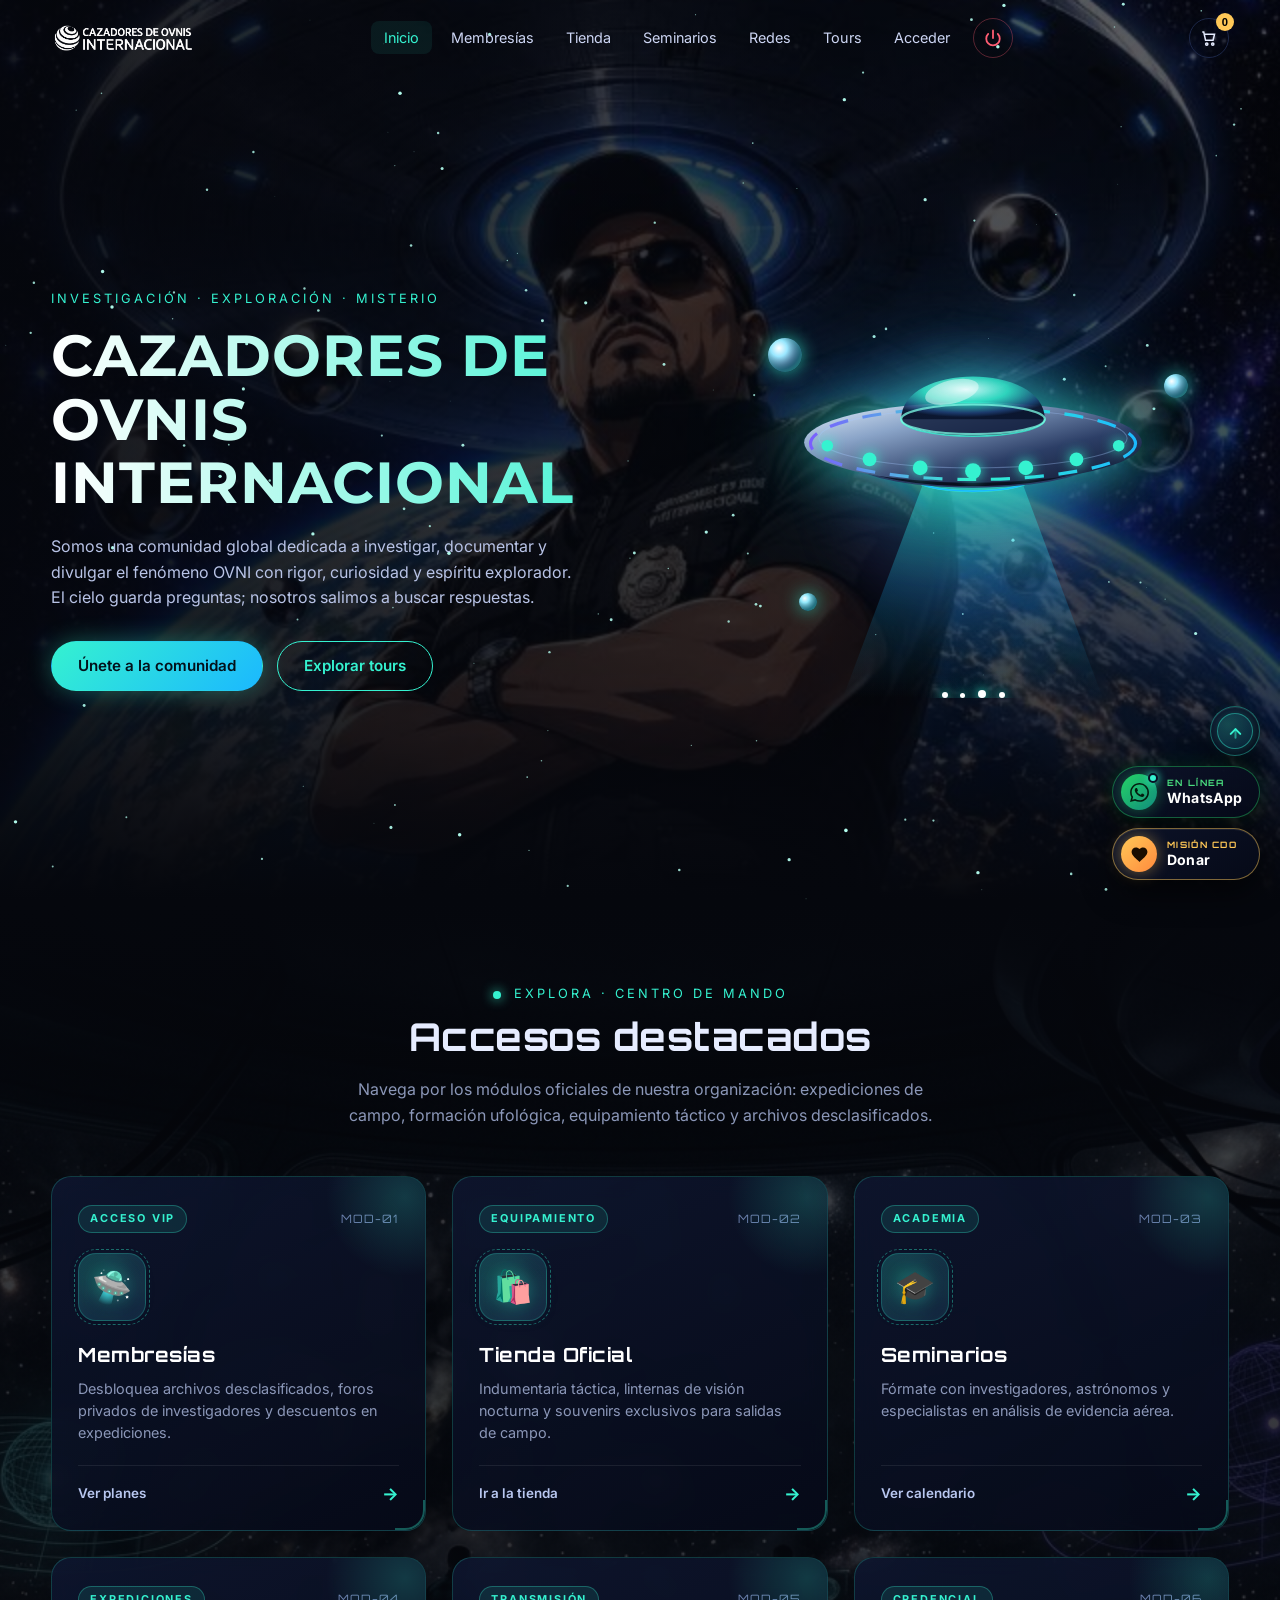
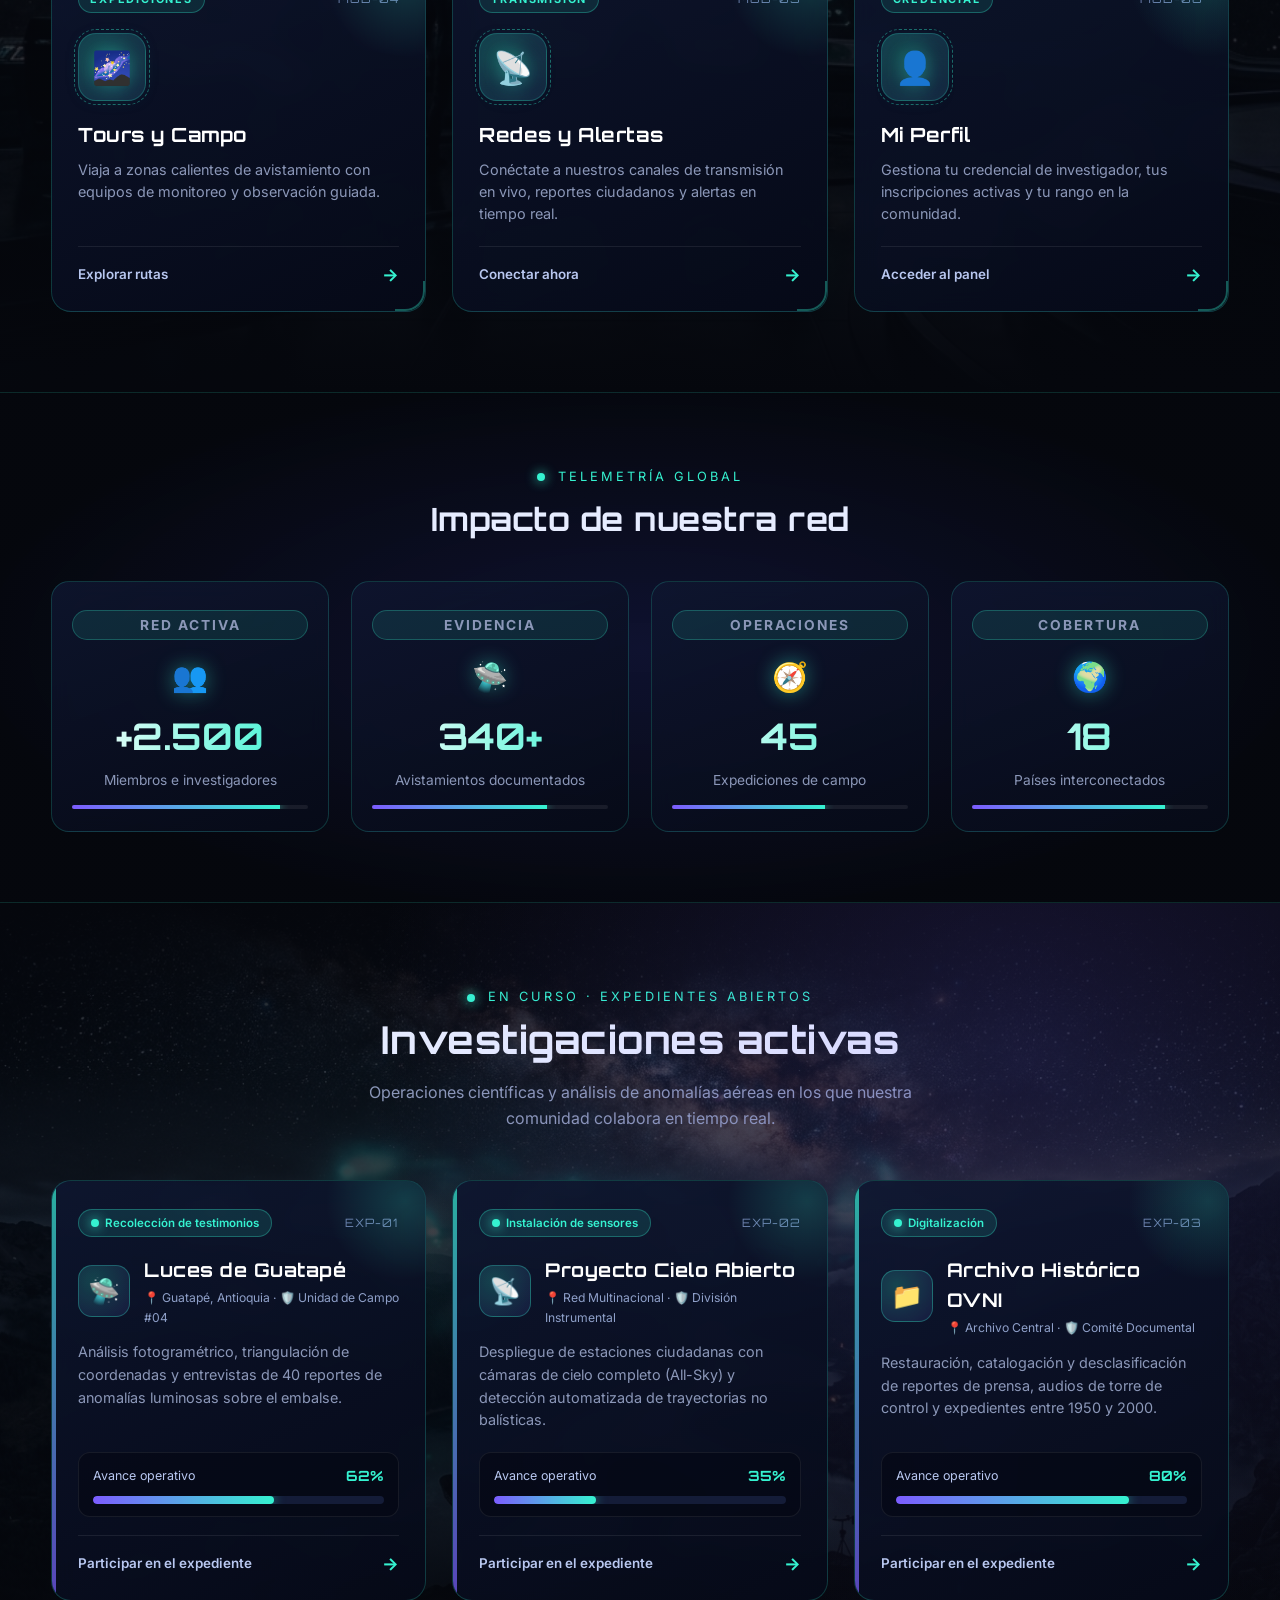
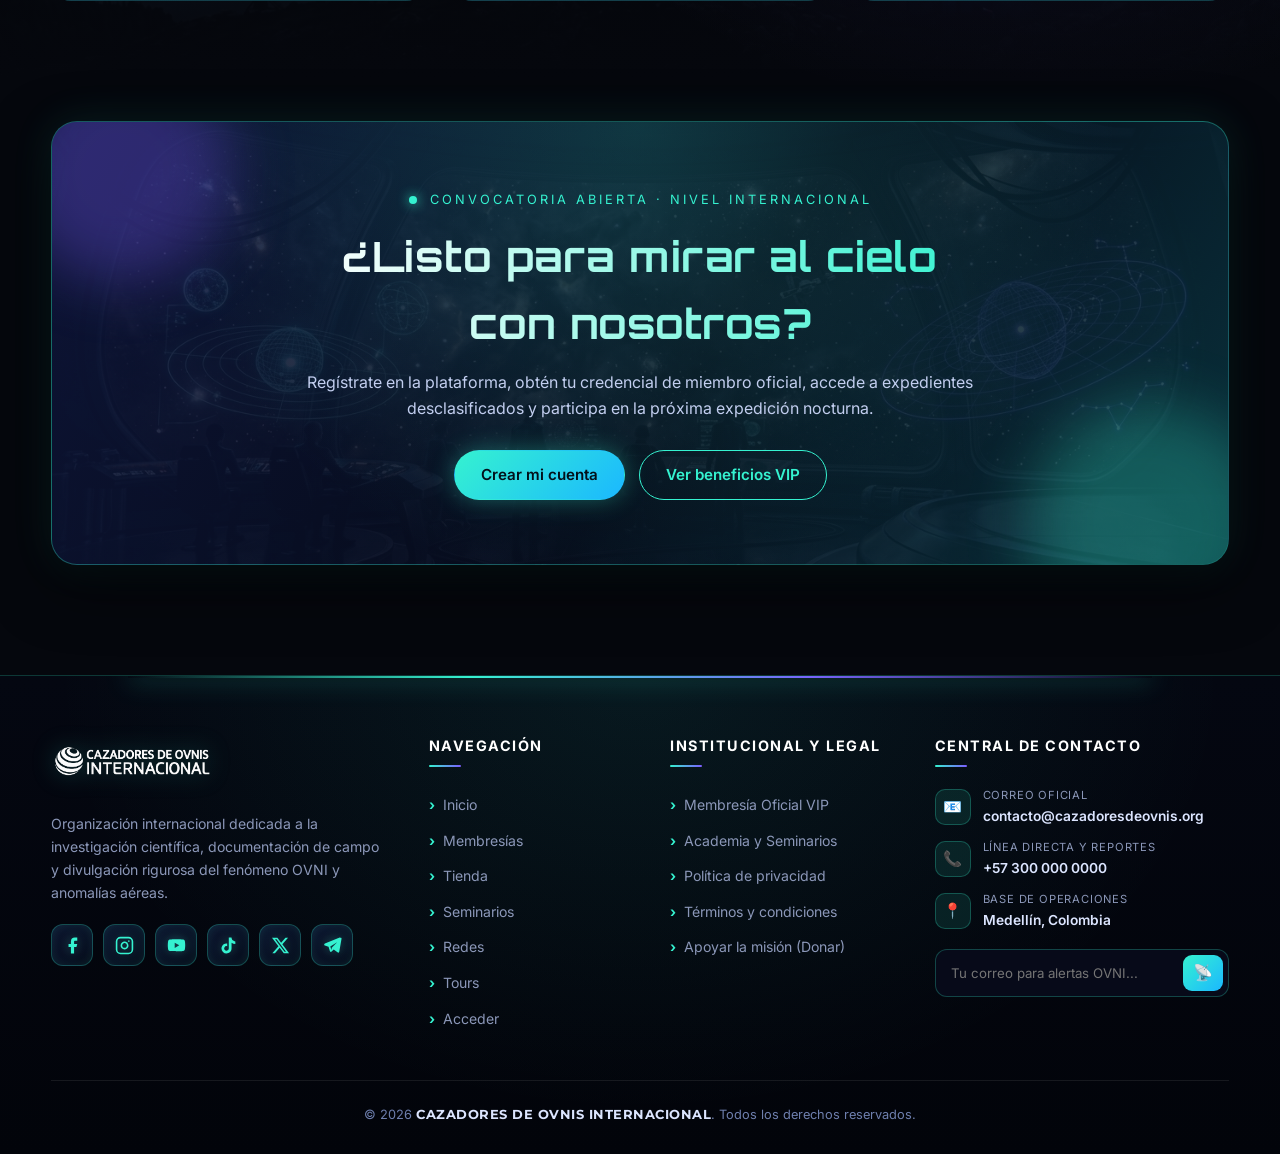
==== frontend/index.html @ b04f2ad7 "version del frontend" ====
<!DOCTYPE html>
<html lang="es">
<head>
<meta charset="UTF-8">
<meta name="viewport" content="width=device-width, initial-scale=1">
<title>Inicio | Cazadores de Ovnis Internacional</title>
<link rel="icon" href="assets/logo.ico">
<link rel="preconnect" href="https://fonts.googleapis.com">
<link href="https://fonts.googleapis.com/css2?family=Inter:wght@400;600;700;800&family=Montserrat:wght@700;800&family=Orbitron:wght@500;700&display=swap" rel="stylesheet">
<link rel="stylesheet" href="css/styles.css">
</head>
<body data-page="index">
<div id="site-nav"></div>
<main>
<section class="hero"><canvas id="stars"></canvas><div class="container hero-in">
 <div><span class="eyebrow">Investigación · Exploración · Misterio</span>
 <h1>CAZADORES DE OVNIS INTERNACIONAL</h1>
 <p>Somos una comunidad global dedicada a investigar, documentar y divulgar el fenómeno OVNI con rigor, curiosidad y espíritu explorador. El cielo guarda preguntas; nosotros salimos a buscar respuestas.</p>
 <div class="cta-row"><a class="btn btn-primary" href="membresias.html">Únete a la comunidad</a><a class="btn btn-ghost" href="tours.html">Explorar tours</a></div></div>
 <div class="ufo-scene">
  <div class="ufo-aura"></div>
  <div class="orb orb-1"></div>
  <div class="orb orb-2"></div>
  <div class="orb orb-3"></div>
  <div class="ufo-wrap">
   <div class="beam">
    <span class="beam-ring r1"></span>
    <span class="beam-ring r2"></span>
    <span class="beam-ring r3"></span>
    <i class="particle p1"></i><i class="particle p2"></i><i class="particle p3"></i><i class="particle p4"></i>
   </div>
   <svg class="ufo" viewBox="0 0 360 200" aria-label="Platillo volador animado">
    <defs>
     <radialGradient id="domeGrad" cx="45%" cy="30%" r="65%">
      <stop offset="0%" stop-color="#e0ffff" stop-opacity=".95"/>
      <stop offset="45%" stop-color="#35f2d0" stop-opacity=".75"/>
      <stop offset="85%" stop-color="#1a3b70" stop-opacity=".85"/>
      <stop offset="100%" stop-color="#0a152e" stop-opacity=".95"/>
     </radialGradient>
     <linearGradient id="hullTop" x1="0" y1="0" x2="1" y2="1">
      <stop offset="0%" stop-color="#e6f2ff"/>
      <stop offset="30%" stop-color="#8aa4c8"/>
      <stop offset="65%" stop-color="#2c3e66"/>
      <stop offset="100%" stop-color="#0d152b"/>
     </linearGradient>
     <linearGradient id="hullBot" x1="0" y1="0" x2="0" y2="1">
      <stop offset="0%" stop-color="#4b628a"/>
      <stop offset="50%" stop-color="#192544"/>
      <stop offset="100%" stop-color="#070c1a"/>
     </linearGradient>
     <radialGradient id="coreGlow" cx="50%" cy="50%" r="50%">
      <stop offset="0%" stop-color="#ffffff"/>
      <stop offset="35%" stop-color="#35f2d0"/>
      <stop offset="70%" stop-color="#1bb8ff" stop-opacity=".6"/>
      <stop offset="100%" stop-color="#7c5cff" stop-opacity="0"/>
     </radialGradient>
     <linearGradient id="rimGrad" x1="0" y1="0" x2="1" y2="0">
      <stop offset="0%" stop-color="#7c5cff"/>
      <stop offset="50%" stop-color="#35f2d0"/>
      <stop offset="100%" stop-color="#1bb8ff"/>
     </linearGradient>
    </defs>
    <!-- Ondas de energía inferiores -->
    <ellipse class="pulse-ring pr1" cx="180" cy="132" rx="58" ry="14" fill="none" stroke="#35f2d0" stroke-width="2"/>
    <ellipse class="pulse-ring pr2" cx="180" cy="132" rx="58" ry="14" fill="none" stroke="#1bb8ff" stroke-width="1.5"/>
    <!-- Base inferior del platillo -->
    <ellipse cx="180" cy="116" rx="115" ry="26" fill="url(#hullBot)" stroke="#293b63" stroke-width="1.5"/>
    <!-- Núcleo reactor central -->
    <ellipse class="ufo-core" cx="180" cy="124" rx="52" ry="14" fill="url(#coreGlow)"/>
    <ellipse cx="180" cy="122" rx="28" ry="7" fill="#e8ffff" opacity=".9"/>
    <!-- Cuerpo principal metálico -->
    <ellipse cx="180" cy="100" rx="160" ry="38" fill="url(#hullTop)"/>
    <ellipse cx="180" cy="96" rx="146" ry="28" fill="none" stroke="#a6c8ff" stroke-width="1" opacity=".35"/>
    <!-- Anillo de energía giratorio -->
    <ellipse class="ufo-spin-ring" cx="180" cy="101" rx="154" ry="34" fill="none" stroke="url(#rimGrad)" stroke-width="3" stroke-dasharray="18 14"/>
    <!-- Cúpula cristalina -->
    <ellipse cx="180" cy="78" rx="68" ry="16" fill="#0b1736" stroke="#35f2d0" stroke-width="1.5" opacity=".8"/>
    <path d="M112,78 C112,24 248,24 248,78 Z" fill="url(#domeGrad)"/>
    <ellipse cx="160" cy="52" rx="26" ry="11" transform="rotate(-14 160 52)" fill="#fff" opacity=".45"/>
    <ellipse cx="180" cy="78" rx="68" ry="14" fill="none" stroke="#7efce6" stroke-width="2" opacity=".75"/>
    <!-- Luces perimetrales animadas -->
    <g class="ufo-lights">
     <circle class="ul l1" cx="42" cy="103" r="5.5"/>
     <circle class="ul l2" cx="82" cy="116" r="6.5"/>
     <circle class="ul l3" cx="130" cy="124" r="7"/>
     <circle class="ul l4" cx="180" cy="127" r="7.5"/>
     <circle class="ul l5" cx="230" cy="124" r="7"/>
     <circle class="ul l6" cx="278" cy="116" r="6.5"/>
     <circle class="ul l7" cx="318" cy="103" r="5.5"/>
    </g>
   </svg>
  </div>
 </div>
</div></section>
<section class="explore-sec"><div class="container"><div class="section-title reveal"><span class="eyebrow"><i class="pulse-dot"></i> Explora · Centro de Mando</span><h2>Accesos destacados</h2><p>Navega por los módulos oficiales de nuestra organización: expediciones de campo, formación ufológica, equipamiento táctico y archivos desclasificados.</p></div><div class="quick-grid" id="quick"></div></div></section>
<section class="stats-sec"><div class="container">
 <div class="stats-head reveal"><span class="eyebrow"><i class="pulse-dot"></i> Telemetría Global</span><h2>Impacto de nuestra red</h2></div>
 <div class="stats reveal">
  <div class="stat-card"><span class="stat-tag">RED ACTIVA</span><div class="stat-ic">👥</div><b>+2.500</b><span>Miembros e investigadores</span><div class="stat-line"><i style="width:88%"></i></div></div>
  <div class="stat-card"><span class="stat-tag">EVIDENCIA</span><div class="stat-ic">🛸</div><b>340+</b><span>Avistamientos documentados</span><div class="stat-line"><i style="width:74%"></i></div></div>
  <div class="stat-card"><span class="stat-tag">OPERACIONES</span><div class="stat-ic">🧭</div><b>45</b><span>Expediciones de campo</span><div class="stat-line"><i style="width:65%"></i></div></div>
  <div class="stat-card"><span class="stat-tag">COBERTURA</span><div class="stat-ic">🌍</div><b>18</b><span>Países interconectados</span><div class="stat-line"><i style="width:82%"></i></div></div>
 </div>
</div></section>
<section class="invs-sec"><div class="container"><div class="section-title reveal"><span class="eyebrow"><i class="pulse-dot"></i> En curso · Expedientes Abiertos</span><h2>Investigaciones activas</h2><p>Operaciones científicas y análisis de anomalías aéreas en los que nuestra comunidad colabora en tiempo real.</p></div><div class="invs-grid" id="invs"></div></div></section>
<section class="cta-sec"><div class="container"><div class="cta-band reveal">
 <div class="cta-orb o1"></div><div class="cta-orb o2"></div>
 <div class="cta-content">
  <span class="eyebrow"><i class="pulse-dot"></i> Convocatoria Abierta · Nivel Internacional</span>
  <h2>¿Listo para mirar al cielo con nosotros?</h2>
  <p>Regístrate en la plataforma, obtén tu credencial de miembro oficial, accede a expedientes desclasificados y participa en la próxima expedición nocturna.</p>
  <div class="cta-row" style="justify-content:center">
   <a class="btn btn-primary" href="acceso.html">Crear mi cuenta</a>
   <a class="btn btn-ghost" href="membresias.html">Ver beneficios VIP</a>
  </div>
 </div>
</div></div></section></main>
<div id="site-footer"></div>
<script src="js/config.js"></script>
<script src="js/data.js"></script>
<script src="js/components.js"></script>
<script src="js/pages.js"></script>
</body>
</html>
---- frontend/css/styles.css ----
/* ===== VARIABLES ===== */
:root{--bg:#05070d;--bg2:#0b1020;--card:#0f1630;--line:#1d2848;--cyan:#35f2d0;--violet:#7c5cff;--gold:#ffc857;--text:#e6ecff;--muted:#8b97b8;--r:16px;--nav-h:76px}
/* ===== BASE ===== */
*{box-sizing:border-box;margin:0;padding:0}
html{scroll-behavior:smooth}
body{font-family:'Inter',system-ui,sans-serif;background:var(--bg);color:var(--text);line-height:1.6;overflow-x:hidden}
h1,h2,h3,.brand-font{font-family:'Orbitron','Inter',sans-serif;letter-spacing:.5px}
a{color:inherit;text-decoration:none}img{max-width:100%}
.container{width:min(1200px,92%);margin:auto}
section{padding:80px 0}
.section-title{text-align:center;margin-bottom:48px}
.section-title h2{font-size:clamp(1.6rem,3.5vw,2.4rem)}
.section-title p{color:var(--muted);max-width:620px;margin:10px auto 0}
.eyebrow{color:var(--cyan);font-size:.8rem;letter-spacing:3px;text-transform:uppercase}
/* ===== BOTONES ===== */
.btn{display:inline-flex;align-items:center;gap:8px;padding:12px 26px;border-radius:50px;border:1px solid transparent;font-weight:600;cursor:pointer;font-size:.95rem;transition:.3s;font-family:inherit}
.btn-primary{background:linear-gradient(135deg,var(--cyan),#1bb8ff);color:#03101a;box-shadow:0 0 24px #35f2d055}
.btn-primary:hover{transform:translateY(-3px);box-shadow:0 0 40px #35f2d0aa}
.btn-ghost{border-color:var(--cyan);color:var(--cyan);background:transparent}
.btn-ghost:hover{background:#35f2d022;transform:translateY(-3px)}
.btn-gold{background:linear-gradient(135deg,var(--gold),#ff8a3d);color:#1a0d00}
.btn-sm{padding:8px 18px;font-size:.85rem}.btn-block{width:100%;justify-content:center}
/* ===== NAVEGACIÓN ===== */
.nav{position:fixed;top:0;left:0;width:100%;height:var(--nav-h);z-index:100;background:transparent;transition:background .4s,box-shadow .4s}
.nav.scrolled{background:rgba(5,7,13,.96);box-shadow:0 4px 30px #000a;backdrop-filter:blur(10px)}
.nav-in{display:flex;align-items:center;justify-content:space-between;height:100%}
.nav-logo img{height:48px;display:block}
.nav-links{display:flex;align-items:center;gap:6px;list-style:none}
.nav-links a{padding:8px 13px;border-radius:8px;font-size:.9rem;color:#cdd6f4;transition:.25s}
.nav-links a:hover,.nav-links a.active{color:var(--cyan);background:#35f2d014}
.nav-tools{display:flex;align-items:center;gap:10px}
.icon-btn{background:none;border:1px solid var(--line);color:var(--text);width:40px;height:40px;border-radius:50%;cursor:pointer;display:grid;place-items:center;position:relative;transition:.3s}
.icon-btn:hover{border-color:var(--cyan);color:var(--cyan);box-shadow:0 0 14px #35f2d055}
.icon-btn svg{width:18px;height:18px}
.power{color:#ff5d73;border-color:#ff5d7355;margin-left:4px}.power:hover{color:#ff5d73;border-color:#ff5d73;box-shadow:0 0 16px #ff5d7388}
.cart-count{position:absolute;top:-6px;right:-6px;background:var(--gold);color:#000;font-size:.7rem;font-weight:700;border-radius:50%;width:18px;height:18px;display:grid;place-items:center}
.burger{display:none}
/* ===== HERO ===== */
.hero{position:relative;min-height:100vh;display:flex;align-items:center;overflow:hidden;background:linear-gradient(180deg,rgba(5,7,13,.5) 0%,rgba(5,7,13,.65) 80%,#05070d 100%),linear-gradient(90deg,rgba(5,7,13,.85) 0%,rgba(5,7,13,.45) 60%,rgba(5,7,13,.25) 100%),url('../assets/portada.jpg') center/cover no-repeat}
#stars{position:absolute;inset:0;width:100%;height:100%}
.hero-in{position:relative;z-index:2;display:grid;grid-template-columns:1.1fr .9fr;gap:40px;align-items:center;padding-top:var(--nav-h)}
.hero h1{font-family:'Montserrat','Segoe UI','Inter',sans-serif;font-weight:700;letter-spacing:1px;font-size:clamp(2rem,5vw,3.6rem);line-height:1.1;margin:14px 0 20px;background:linear-gradient(90deg,#fff,var(--cyan));-webkit-background-clip:text;background-clip:text;color:transparent}
.hero p{color:#b8c3e6;max-width:520px;margin-bottom:30px}
.cta-row{display:flex;gap:14px;flex-wrap:wrap}
.ufo-scene{position:relative;height:440px;display:grid;place-items:center;perspective:900px}
.ufo-aura{position:absolute;width:320px;height:320px;border-radius:50%;background:radial-gradient(circle,rgba(53,242,208,.22) 0%,rgba(124,92,255,.12) 45%,transparent 70%);filter:blur(20px);animation:auraPulse 4s ease-in-out infinite}
.ufo-wrap{position:relative;width:100%;height:100%;display:grid;place-items:center;animation:ufoFlight 7s ease-in-out infinite}
.ufo{width:min(380px,88%);filter:drop-shadow(0 0 28px rgba(53,242,208,.65)) drop-shadow(0 0 60px rgba(27,184,255,.35));z-index:3; margin-bottom:90px}
.ufo-spin-ring{animation:dashSpin 3s linear infinite}
.ufo-core{animation:corePulse 1.8s ease-in-out infinite}
.pulse-ring{transform-origin:180px 132px;animation:ringExpand 2.4s ease-out infinite}
.pulse-ring.pr2{animation-delay:1.2s}
.ufo-lights .ul{fill:#35f2d0;filter:drop-shadow(0 0 6px #35f2d0);animation:lightChase 1.4s ease-in-out infinite}
.ufo-lights .l1{animation-delay:0s}.ufo-lights .l2{animation-delay:.2s}.ufo-lights .l3{animation-delay:.4s}.ufo-lights .l4{animation-delay:.6s}.ufo-lights .l5{animation-delay:.8s}.ufo-lights .l6{animation-delay:1s}.ufo-lights .l7{animation-delay:1.2s}
.beam{position:absolute;bottom:10px;width:260px;height:250px;background:linear-gradient(180deg,rgba(53,242,208,.55) 0%,rgba(27,184,255,.22) 55%,transparent 100%);clip-path:polygon(36% 0,64% 0,100% 100%,0 100%);animation:beamSweep 4s ease-in-out infinite;display:flex;justify-content:center;overflow:hidden;z-index:2}
.beam-ring{position:absolute;border:2px solid rgba(53,242,208,.65);border-radius:50%;width:140px;height:26px;box-shadow:0 0 14px #35f2d0;animation:beamRingUp 2.7s linear infinite}
.beam-ring.r2{animation-delay:.9s}.beam-ring.r3{animation-delay:1.8s}
.particle{position:absolute;bottom:0;width:6px;height:6px;border-radius:50%;background:#fff;box-shadow:0 0 10px #35f2d0,0 0 20px #35f2d0;animation:particleUp 2.2s ease-in infinite}
.particle.p1{left:38%;animation-delay:.2s}.particle.p2{left:52%;animation-delay:.8s;width:8px;height:8px}.particle.p3{left:60%;animation-delay:1.4s}.particle.p4{left:45%;animation-delay:1.9s;width:5px;height:5px}
.orb{position:absolute;border-radius:50%;background:radial-gradient(circle at 32% 30%,#fff 0%,#9be7ff 25%,#1f335c 65%,#060b18 100%);box-shadow:0 0 18px rgba(53,242,208,.7),inset -3px -3px 8px rgba(53,242,208,.45);z-index:4}
.orb-1{width:34px;height:34px;top:16%;left:10%;animation:orbOrbit1 6s ease-in-out infinite}
.orb-2{width:24px;height:24px;top:24%;right:8%;animation:orbOrbit2 5s ease-in-out infinite}
.orb-3{width:18px;height:18px;bottom:22%;left:16%;animation:orbOrbit3 4.5s ease-in-out infinite}
@keyframes ufoFlight{
 0%,100%{transform:translate3d(0,0,0) rotate(-2deg) scale(1)}
 25%{transform:translate3d(14px,-18px,0) rotate(3.5deg) scale(1.03)}
 50%{transform:translate3d(-10px,-28px,0) rotate(-3deg) scale(1.05)}
 75%{transform:translate3d(-16px,-10px,0) rotate(2.5deg) scale(.98)}
}
@keyframes dashSpin{to{stroke-dashoffset:-64}}
@keyframes corePulse{0%,100%{opacity:.75;transform:scale(.95)}50%{opacity:1;transform:scale(1.08)}}
@keyframes ringExpand{0%{transform:scale(.5);opacity:.9}100%{transform:scale(1.65);opacity:0}}
@keyframes lightChase{0%,100%{fill:#1bb8ff;opacity:.45;r:5px}50%{fill:#fff;opacity:1;r:8px}}
@keyframes beamSweep{0%,100%{opacity:.85;transform:scaleX(1)}50%{opacity:.45;transform:scaleX(1.12)}}
@keyframes beamRingUp{0%{bottom:5%;width:210px;opacity:0}20%{opacity:.85}100%{bottom:92%;width:75px;opacity:0}}
@keyframes particleUp{0%{bottom:0;opacity:0;transform:scale(.5)}30%{opacity:1}100%{bottom:95%;opacity:0;transform:scale(1.2)}}
@keyframes auraPulse{50%{transform:scale(1.2);opacity:.65}}
@keyframes orbOrbit1{0%,100%{transform:translate(0,0) scale(1)}50%{transform:translate(28px,-22px) scale(1.15)}}
@keyframes orbOrbit2{0%,100%{transform:translate(0,0) scale(1)}50%{transform:translate(-24px,20px) scale(.88)}}
@keyframes orbOrbit3{0%,100%{transform:translate(0,0)}50%{transform:translate(22px,-16px)}}
.page-hero{padding:calc(var(--nav-h) + 70px) 0 50px;text-align:center;background:radial-gradient(ellipse at 50% 0,#1a1f5a,var(--bg) 70%);border-bottom:1px solid var(--line)}
.page-hero h1{font-size:clamp(1.8rem,4.5vw,3rem)}
.page-hero p{color:var(--muted);max-width:640px;margin:12px auto 0}
/* ===== GRID Y TARJETAS ===== */
.grid{display:grid;gap:24px;grid-template-columns:repeat(auto-fill,minmax(270px,1fr))}
.card{background:linear-gradient(160deg,var(--card),#0a0f22);border:1px solid var(--line);border-radius:var(--r);overflow:hidden;transition:.35s;display:flex;flex-direction:column}
.card:hover{transform:translateY(-8px);border-color:var(--cyan);box-shadow:0 12px 40px #35f2d022}
.card-body{padding:20px;display:flex;flex-direction:column;gap:10px;flex:1}
.card-body p{color:var(--muted);font-size:.9rem;flex:1}
.thumb{height:170px;display:grid;place-items:center;font-size:3.6rem;position:relative}
.thumb::after{content:"";position:absolute;inset:0;background:linear-gradient(transparent 50%,#0f1630)}
.price{font-family:Orbitron,sans-serif;color:var(--gold);font-size:1.2rem}
.tag{display:inline-block;padding:3px 12px;border-radius:50px;font-size:.72rem;background:#35f2d018;color:var(--cyan);border:1px solid #35f2d044;width:fit-content}
.meta{display:flex;flex-wrap:wrap;gap:12px;font-size:.8rem;color:#aeb9dd}
.quick{text-align:center;padding:30px 20px}
.quick .ic{font-size:2.4rem;margin-bottom:8px}
/* ===== EXPLORA / ACCESOS DESTACADOS PRO ===== */
.explore-sec{position:relative;background:linear-gradient(180deg,#05070d 0%,rgba(5,7,13,.78) 22%,rgba(5,7,13,.82) 78%,#05070d 100%),url('../assets/bg-explora.jpg') center/cover no-repeat}
.pulse-dot{display:inline-block;width:8px;height:8px;border-radius:50%;background:var(--cyan);box-shadow:0 0 12px var(--cyan);margin-right:6px;vertical-align:middle;animation:pulse 1.6s infinite}
.quick-grid{display:grid;grid-template-columns:repeat(3,1fr);gap:26px;position:relative;z-index:1}
.q-card{position:relative;padding:28px 26px 22px;background:linear-gradient(155deg,rgba(14,22,48,.86) 0%,rgba(6,10,24,.92) 100%);border:1px solid rgba(53,242,208,.2);border-radius:20px;backdrop-filter:blur(12px);transition:transform .4s cubic-bezier(.2,.8,.2,1),border-color .4s,box-shadow .4s;transition-delay:var(--d,0s);overflow:hidden}
.q-card::before{content:"";position:absolute;top:0;left:-100%;width:100%;height:2px;background:linear-gradient(90deg,transparent,var(--cyan),var(--violet),transparent);transition:left .65s ease}
.q-card::after{content:"";position:absolute;bottom:0;right:0;width:28px;height:28px;border-right:2px solid rgba(53,242,208,.35);border-bottom:2px solid rgba(53,242,208,.35);border-bottom-right-radius:20px;transition:.35s}
.q-glow{position:absolute;top:-60px;right:-60px;width:160px;height:160px;border-radius:50%;background:radial-gradient(circle,rgba(53,242,208,.18),transparent 70%);transition:.45s;pointer-events:none}
.q-top{display:flex;justify-content:space-between;align-items:center;margin-bottom:20px}
.q-tag{font-size:.68rem;font-weight:700;letter-spacing:1.8px;padding:4px 11px;border-radius:50px;background:rgba(53,242,208,.1);color:var(--cyan);border:1px solid rgba(53,242,208,.3)}
.q-code{font-family:Orbitron,monospace;font-size:.72rem;color:#6e7fae;letter-spacing:1px}
.q-icon-wrap{position:relative;width:68px;height:68px;display:grid;place-items:center;margin-bottom:18px;border-radius:18px;background:radial-gradient(circle at 30% 30%,rgba(53,242,208,.2),rgba(124,92,255,.08));border:1px solid rgba(53,242,208,.28);box-shadow:inset 0 0 18px rgba(53,242,208,.12)}
.q-ring{position:absolute;inset:-5px;border-radius:22px;border:1px dashed rgba(53,242,208,.4);transition:.5s}
.q-ic{font-size:2rem;filter:drop-shadow(0 0 12px rgba(53,242,208,.5));transition:transform .4s}
.q-card h3{font-size:1.22rem;margin-bottom:8px;color:#fff;transition:color .3s}
.q-card p{color:var(--muted);font-size:.9rem;line-height:1.55;flex:1;margin-bottom:20px}
.q-foot{display:flex;align-items:center;justify-content:space-between;padding-top:14px;border-top:1px solid rgba(255,255,255,.08);font-size:.84rem;font-weight:600;color:#b8c7f0;transition:color .3s,border-color .3s}
.q-arr{font-size:1.1rem;color:var(--cyan);transition:transform .3s}
.q-card:hover{transform:translateY(-10px);border-color:var(--cyan);box-shadow:0 18px 45px -10px rgba(53,242,208,.28),0 0 25px rgba(124,92,255,.18)}
.q-card:hover::before{left:100%}
.q-card:hover::after{border-color:var(--cyan);width:42px;height:42px}
.q-card:hover .q-glow{transform:scale(1.6);background:radial-gradient(circle,rgba(53,242,208,.3),transparent 70%)}
.q-card:hover .q-ic{transform:scale(1.18) rotate(-6deg)}
.q-card:hover .q-ring{transform:rotate(90deg) scale(1.05);border-color:var(--cyan)}
.q-card:hover h3,.q-card:hover .q-foot{color:var(--cyan);border-top-color:rgba(53,242,208,.28)}
.q-card:hover .q-arr{transform:translateX(6px)}
/* ===== TELEMETRÍA / STATS PRO ===== */
.stats-sec{position:relative;padding:70px 0;background:radial-gradient(ellipse at 50% 50%,rgba(26,31,90,.45),rgba(5,7,13,.98) 75%);border-top:1px solid rgba(53,242,208,.15);border-bottom:1px solid rgba(53,242,208,.15)}
.stats-head{text-align:center;margin-bottom:36px}
.stats-head h2{font-size:clamp(1.4rem,3vw,2rem);margin-top:6px}
.stats{display:grid;grid-template-columns:repeat(4,1fr);gap:22px;text-align:center}
.stat-card{position:relative;padding:28px 20px 22px;background:linear-gradient(160deg,rgba(15,22,48,.85),rgba(7,11,24,.95));border:1px solid rgba(53,242,208,.18);border-radius:18px;backdrop-filter:blur(10px);transition:.35s;overflow:hidden}
.stat-card:hover{transform:translateY(-6px);border-color:var(--cyan);box-shadow:0 12px 34px rgba(53,242,208,.2)}
.stat-tag{display:inline-block;font-size:.65rem;letter-spacing:2px;color:var(--cyan);background:rgba(53,242,208,.1);border:1px solid rgba(53,242,208,.25);padding:3px 10px;border-radius:50px;margin-bottom:12px;font-weight:700}
.stat-ic{font-size:1.8rem;margin-bottom:6px;filter:drop-shadow(0 0 10px rgba(53,242,208,.45))}
.stat-card b,.stat b{display:block;font-family:Orbitron,sans-serif;font-size:2.3rem;background:linear-gradient(90deg,#fff,var(--cyan));-webkit-background-clip:text;background-clip:text;color:transparent;margin:4px 0}
.stat-card span,.stat span{color:var(--muted);font-size:.86rem;display:block;margin-bottom:14px}
.stat-line{height:4px;background:rgba(255,255,255,.07);border-radius:6px;overflow:hidden}
.stat-line i{display:block;height:100%;background:linear-gradient(90deg,var(--violet),var(--cyan));box-shadow:0 0 10px var(--cyan)}
/* ===== INVESTIGACIONES ACTIVAS PRO ===== */
.invs-sec{position:relative;background:linear-gradient(180deg,#05070d 0%,rgba(5,7,13,.75) 20%,rgba(5,7,13,.82) 80%,#05070d 100%),url('../assets/bg-investigaciones.jpg') center/cover no-repeat}
.invs-sec::before{content:"";position:absolute;inset:0;background:radial-gradient(circle at 80% 20%,rgba(124,92,255,.15),transparent 55%);pointer-events:none}
.invs-grid{display:grid;grid-template-columns:repeat(3,1fr);gap:26px;position:relative;z-index:1}
.inv-card{position:relative;padding:28px 26px 22px;background:linear-gradient(155deg,rgba(14,22,48,.88) 0%,rgba(6,10,24,.94) 100%);border:1px solid rgba(53,242,208,.2);border-radius:20px;backdrop-filter:blur(12px);transition:.4s;transition-delay:var(--d,0s);overflow:hidden}
.inv-card::before{content:"";position:absolute;top:0;left:0;width:4px;height:100%;background:linear-gradient(180deg,var(--cyan),var(--violet));opacity:.7;transition:.35s}
.inv-card:hover{transform:translateY(-10px);border-color:var(--cyan);box-shadow:0 18px 45px -10px rgba(53,242,208,.28)}
.inv-card:hover::before{opacity:1;box-shadow:0 0 16px var(--cyan)}
.inv-head{display:flex;justify-content:space-between;align-items:center;margin-bottom:18px;gap:8px}
.inv-badge{display:inline-flex;align-items:center;font-size:.72rem;font-weight:600;padding:4px 12px;border-radius:50px;background:rgba(53,242,208,.12);color:var(--cyan);border:1px solid rgba(53,242,208,.3)}
.inv-title-row{display:flex;align-items:center;gap:14px;margin-bottom:14px}
.inv-ic{width:52px;height:52px;border-radius:14px;background:radial-gradient(circle at 30% 30%,rgba(53,242,208,.22),rgba(124,92,255,.1));border:1px solid rgba(53,242,208,.3);display:grid;place-items:center;font-size:1.6rem;flex-shrink:0}
.inv-title-row h3{font-size:1.18rem;color:#fff;margin-bottom:3px}
.inv-meta{font-size:.76rem;color:#8fa0c9;display:block}
.inv-desc{color:var(--muted);font-size:.9rem;line-height:1.58;flex:1;margin-bottom:20px}
.inv-prog{background:rgba(5,8,20,.65);border:1px solid rgba(255,255,255,.07);border-radius:12px;padding:12px 14px;margin-bottom:18px}
.inv-prog-top{display:flex;justify-content:space-between;align-items:center;font-size:.78rem;color:#b8c7f0;margin-bottom:8px}
.inv-prog-top b{font-family:Orbitron,sans-serif;color:var(--cyan);font-size:.88rem}
.bar{height:8px;background:#141c38;border-radius:8px;overflow:hidden}.bar i{display:block;height:100%;background:linear-gradient(90deg,var(--violet),var(--cyan));border-radius:8px;box-shadow:0 0 12px rgba(53,242,208,.6)}
.inv-card:hover .q-foot{color:var(--cyan);border-top-color:rgba(53,242,208,.28)}
.inv-card:hover .q-arr{transform:translateX(6px)}
.filters{display:flex;gap:10px;justify-content:center;flex-wrap:wrap;margin-bottom:34px}
.chip{padding:8px 20px;border-radius:50px;border:1px solid var(--line);background:none;color:var(--text);cursor:pointer;font-family:inherit;transition:.25s}
.chip.on,.chip:hover{background:var(--cyan);color:#03101a;border-color:var(--cyan)}
/* ===== MEMBRESÍAS PRO (HERO + TARJETAS) ===== */
.memb-hero{position:relative;min-height:100vh;padding:calc(var(--nav-h) + 46px) 0 84px;display:flex;align-items:center;overflow:hidden;background:linear-gradient(180deg,rgba(5,7,13,.62) 0%,rgba(5,7,13,.76) 55%,#040711 100%),radial-gradient(ellipse at 50% 18%,rgba(53,242,208,.18),transparent 65%),url('../assets/bg-membresias.jpg') center top/cover no-repeat}
.memb-hero-in{position:relative;z-index:2;width:min(1120px,92%)}
.memb-head{text-align:center;max-width:740px;margin:0 auto 42px}
.memb-head h1{font-family:'Montserrat','Orbitron',sans-serif;font-weight:800;letter-spacing:1.2px;font-size:clamp(1.9rem,4.2vw,3.1rem);line-height:1.12;margin:12px 0 14px;background:linear-gradient(90deg,#fff 20%,var(--cyan) 95%);-webkit-background-clip:text;background-clip:text;color:transparent;text-shadow:0 10px 30px rgba(0,0,0,.5)}
.memb-head p{color:#c5d1f0;font-size:1rem;line-height:1.6}
.plans{display:grid;grid-template-columns:repeat(2,1fr);gap:32px;max-width:980px;margin:0 auto;align-items:stretch}
.plan{position:relative;padding:34px 32px 30px;border-radius:24px;border:1px solid rgba(53,242,208,.24);background:linear-gradient(160deg,rgba(14,22,48,.86) 0%,rgba(6,10,24,.94) 100%);backdrop-filter:blur(16px);box-shadow:0 24px 60px rgba(0,0,0,.65),inset 0 1px 0 rgba(255,255,255,.08);display:flex;flex-direction:column;transition:transform .4s cubic-bezier(.2,.8,.2,1),border-color .4s,box-shadow .4s;transition-delay:var(--d,0s);overflow:hidden}
.plan::before{content:"";position:absolute;top:0;left:0;right:0;height:3px;background:linear-gradient(90deg,transparent,var(--cyan),var(--violet),transparent);opacity:.75}
.plan-glow{position:absolute;top:-80px;right:-80px;width:220px;height:220px;border-radius:50%;background:radial-gradient(circle,rgba(53,242,208,.18),transparent 70%);pointer-events:none;transition:.45s}
.plan:hover{transform:translateY(-8px);border-color:var(--cyan);box-shadow:0 28px 65px -10px rgba(53,242,208,.26),0 0 30px rgba(124,92,255,.16)}
.plan:hover .plan-glow{transform:scale(1.35)}
.plan.featured{border-color:rgba(255,200,87,.55);background:linear-gradient(160deg,rgba(22,28,60,.9) 0%,rgba(8,12,28,.96) 100%);box-shadow:0 26px 70px rgba(0,0,0,.75),0 0 45px rgba(255,200,87,.18),inset 0 1px 0 rgba(255,200,87,.25)}
.plan.featured::before{height:4px;background:linear-gradient(90deg,transparent,var(--gold),#ff8a3d,var(--cyan),transparent);opacity:1}
.plan.featured .plan-glow{background:radial-gradient(circle,rgba(255,200,87,.24),rgba(53,242,208,.1) 50%,transparent 72%)}
.plan.featured:hover{border-color:var(--gold);box-shadow:0 30px 75px -8px rgba(255,200,87,.32),0 0 38px rgba(53,242,208,.2)}
.plan-ribbon{display:inline-flex;align-items:center;justify-content:center;gap:6px;margin:-34px -32px 22px;padding:9px 16px;background:linear-gradient(90deg,rgba(255,200,87,.16),rgba(255,200,87,.32),rgba(255,138,61,.16));border-bottom:1px solid rgba(255,200,87,.35);color:var(--gold);font-family:Orbitron,sans-serif;font-size:.7rem;font-weight:700;letter-spacing:2px;text-align:center}
.plan-top{display:flex;justify-content:space-between;align-items:center;margin-bottom:18px;gap:10px}
.plan-head{display:flex;align-items:center;gap:16px;margin-bottom:14px}
.plan-ic{width:58px;height:58px;border-radius:16px;background:radial-gradient(circle at 30% 30%,rgba(53,242,208,.22),rgba(124,92,255,.1));border:1px solid rgba(53,242,208,.32);display:grid;place-items:center;font-size:1.85rem;flex-shrink:0;box-shadow:inset 0 0 18px rgba(53,242,208,.12)}
.plan.featured .plan-ic{background:radial-gradient(circle at 30% 30%,rgba(255,200,87,.26),rgba(255,138,61,.1));border-color:rgba(255,200,87,.45);box-shadow:inset 0 0 20px rgba(255,200,87,.18)}
.plan-head h3{font-size:1.45rem;color:#fff;margin-bottom:2px}
.plan-sub{display:block;font-size:.8rem;color:#94a4cc}
.plan-desc{color:#b4c1e4;font-size:.88rem;line-height:1.55;margin-bottom:20px}
.plan-price-box{background:rgba(5,8,20,.68);border:1px solid rgba(255,255,255,.08);border-radius:16px;padding:16px 20px;margin-bottom:22px;display:flex;align-items:center;justify-content:space-between}
.plan.featured .plan-price-box{background:linear-gradient(135deg,rgba(255,200,87,.1),rgba(5,8,20,.78));border-color:rgba(255,200,87,.3)}
.plan-price{display:flex;align-items:baseline;gap:10px;flex-wrap:wrap}
.price-val{font-family:Orbitron,sans-serif;font-size:clamp(1.75rem,3vw,2.25rem);font-weight:700;color:#fff;letter-spacing:.5px}
.plan.featured .price-val{background:linear-gradient(90deg,#fff,var(--gold));-webkit-background-clip:text;background-clip:text;color:transparent}
.price-per{font-size:.84rem;color:#9fb0d9;font-weight:600}
.plan-sep{display:flex;align-items:center;gap:12px;margin-bottom:14px}
.plan-sep span{font-size:.68rem;font-weight:700;letter-spacing:1.8px;color:#8fa2ce;text-transform:uppercase;white-space:nowrap}
.plan-sep::after{content:"";flex:1;height:1px;background:linear-gradient(90deg,rgba(53,242,208,.25),transparent)}
.plan.featured .plan-sep span{color:var(--gold)}
.plan.featured .plan-sep::after{background:linear-gradient(90deg,rgba(255,200,87,.35),transparent)}
.plan-list{list-style:none;margin:0 0 26px;padding:0;display:flex;flex-direction:column;gap:8px;flex:1}
.plan-list li{display:flex;align-items:center;gap:11px;padding:9px 12px;border-radius:11px;background:rgba(255,255,255,.025);border:1px solid rgba(255,255,255,.04);font-size:.9rem;color:#e3ebff;transition:.25s}
.plan-list li::before{display:none}
.plan-list li.ok:hover{background:rgba(53,242,208,.07);border-color:rgba(53,242,208,.22)}
.plan.featured .plan-list li.vip-item{background:linear-gradient(90deg,rgba(255,200,87,.1),rgba(53,242,208,.05));border-color:rgba(255,200,87,.28)}
.plan.featured .plan-list li.vip-item:hover{border-color:var(--gold);transform:translateX(4px)}
.li-ic{width:22px;height:22px;border-radius:50%;display:grid;place-items:center;flex-shrink:0;background:rgba(53,242,208,.15);color:var(--cyan);border:1px solid rgba(53,242,208,.35)}
.li-ic svg{width:13px;height:13px}
.plan.featured .plan-list li.vip-item .li-ic{background:rgba(255,200,87,.2);color:var(--gold);border-color:rgba(255,200,87,.5)}
.plan-list li.no{color:#637096;background:transparent;border-color:transparent;opacity:.72}
.plan-list li.no .li-txt{text-decoration:line-through}
.plan-list li.no .li-ic{background:rgba(255,93,115,.1);color:#ff5d73;border-color:rgba(255,93,115,.25)}
.li-txt{flex:1;line-height:1.35}
.vip-tag{font-style:normal;font-family:Orbitron,sans-serif;font-size:.62rem;font-weight:700;letter-spacing:1px;padding:3px 8px;border-radius:50px;background:rgba(255,200,87,.18);color:var(--gold);border:1px solid rgba(255,200,87,.4)}
.plan-foot{margin-top:auto;padding-top:6px}
.plan-cta{padding:14px 26px;font-size:.96rem;justify-content:space-between;border-radius:14px}
.plan.featured .plan-cta{box-shadow:0 8px 28px rgba(255,200,87,.32)}
.plan.featured .plan-cta:hover{transform:translateY(-3px);box-shadow:0 12px 36px rgba(255,200,87,.5)}
.plan-cta:hover .q-arr{transform:translateX(5px)}
body[data-page="membresias"] footer.site-footer,body[data-page="tienda"] footer.site-footer,body[data-page="seminarios"] footer.site-footer,body[data-page="redes"] footer.site-footer,body[data-page="tours"] footer.site-footer,body[data-page="acceso"] footer.site-footer{margin-top:0}
/* ===== TIENDA OFICIAL PRO ===== */
.store-hero{position:relative;min-height:100vh;padding:calc(var(--nav-h) + 46px) 0 90px;overflow:hidden;background:linear-gradient(180deg,rgba(5,7,13,.64) 0%,rgba(5,7,13,.8) 50%,#040711 100%),radial-gradient(ellipse at 50% 15%,rgba(53,242,208,.16),transparent 65%),url('../assets/bg-tienda.jpg') center top/cover no-repeat fixed}
.store-hero-in{position:relative;z-index:2}
.store-head{text-align:center;max-width:740px;margin:0 auto 36px}
.store-head h1{font-family:'Montserrat','Orbitron',sans-serif;font-weight:800;letter-spacing:1.2px;font-size:clamp(1.9rem,4.2vw,3.1rem);line-height:1.12;margin:12px 0 14px;background:linear-gradient(90deg,#fff 20%,var(--cyan) 95%);-webkit-background-clip:text;background-clip:text;color:transparent;text-shadow:0 10px 30px rgba(0,0,0,.5)}
.store-head p{color:#c5d1f0;font-size:1rem;line-height:1.6}
.store-toolbar{display:flex;align-items:center;justify-content:space-between;gap:18px;flex-wrap:wrap;padding:16px 20px;margin-bottom:34px;border-radius:18px;background:linear-gradient(155deg,rgba(14,22,48,.84),rgba(7,11,26,.92));border:1px solid rgba(53,242,208,.22);backdrop-filter:blur(14px);box-shadow:0 14px 40px rgba(0,0,0,.45)}
.store-filters{margin:0;justify-content:flex-start;gap:8px}
.store-chip{display:inline-flex;align-items:center;gap:8px;padding:8px 16px;font-size:.86rem;font-weight:600;border-color:rgba(53,242,208,.22);background:rgba(5,8,20,.6)}
.store-chip small{display:inline-grid;place-items:center;min-width:22px;height:20px;padding:0 6px;border-radius:50px;font-family:Orbitron,sans-serif;font-size:.68rem;background:rgba(53,242,208,.12);color:var(--cyan);transition:.25s}
.store-chip.on,.store-chip:hover{background:linear-gradient(135deg,var(--cyan),#1bb8ff);color:#03101a;border-color:transparent;box-shadow:0 0 20px rgba(53,242,208,.35)}
.store-chip.on small,.store-chip:hover small{background:rgba(3,16,26,.22);color:#03101a}
.store-tools{display:flex;align-items:center;gap:12px;flex-wrap:wrap}
.store-search{position:relative;display:flex;align-items:center;background:rgba(5,8,20,.8);border:1px solid rgba(53,242,208,.24);border-radius:50px;padding:0 14px;width:250px;transition:.3s}
.store-search:focus-within{border-color:var(--cyan);box-shadow:0 0 16px rgba(53,242,208,.25)}
.ss-ic{font-size:.85rem;opacity:.75;margin-right:8px}
.store-search input{border:none;background:transparent;padding:9px 0;font-size:.86rem;color:#fff;width:100%}
.store-search input:focus{box-shadow:none}
.store-cart-btn{border-radius:50px;padding:9px 16px;background:rgba(53,242,208,.08);border-color:rgba(53,242,208,.32)}
.store-cart-badge{display:inline-grid;place-items:center;min-width:22px;height:22px;padding:0 6px;border-radius:50px;background:var(--gold);color:#1a0d00;font-family:Orbitron,sans-serif;font-size:.72rem;font-weight:700}
.store-grid{display:grid;grid-template-columns:repeat(4,1fr);gap:24px}
.prod-card{position:relative;background:linear-gradient(160deg,rgba(14,22,48,.88) 0%,rgba(6,10,24,.95) 100%);border:1px solid rgba(53,242,208,.2);border-radius:20px;backdrop-filter:blur(14px);box-shadow:0 18px 45px rgba(0,0,0,.55);transition:transform .4s cubic-bezier(.2,.8,.2,1),border-color .4s,box-shadow .4s;transition-delay:var(--d,0s);overflow:hidden}
.prod-card::before{content:"";position:absolute;top:0;left:-100%;width:100%;height:2px;background:linear-gradient(90deg,transparent,var(--cyan),var(--violet),transparent);transition:left .65s ease;z-index:3}
.prod-card:hover{transform:translateY(-10px);border-color:var(--cyan);box-shadow:0 22px 50px -10px rgba(53,242,208,.28),0 0 28px rgba(124,92,255,.16)}
.prod-card:hover::before{left:100%}
.prod-stage{position:relative;height:195px;padding:14px 16px;display:flex;flex-direction:column;justify-content:space-between;border-bottom:1px solid rgba(53,242,208,.14);overflow:hidden}
.prod-top{position:relative;z-index:2;display:flex;justify-content:space-between;align-items:center}
.prod-visual{position:absolute;inset:0;display:grid;place-items:center;pointer-events:none}
.prod-ring{position:absolute;width:116px;height:116px;border-radius:50%;border:1px dashed rgba(53,242,208,.28);transition:transform .55s ease,border-color .35s}
.prod-ring.r2{width:148px;height:148px;border:1px solid rgba(255,255,255,.06)}
.prod-emoji{font-size:3.8rem;filter:drop-shadow(0 10px 22px rgba(0,0,0,.65)) drop-shadow(0 0 18px rgba(53,242,208,.35));transition:transform .45s cubic-bezier(.2,.8,.2,1)}
.prod-card:hover .prod-emoji{transform:scale(1.16) translateY(-4px) rotate(-5deg)}
.prod-card:hover .prod-ring{transform:rotate(90deg) scale(1.06);border-color:rgba(53,242,208,.55)}
.prod-badge{position:relative;z-index:2;align-self:flex-start;font-family:Orbitron,sans-serif;font-size:.62rem;font-weight:700;letter-spacing:1.2px;padding:4px 10px;border-radius:50px;background:rgba(5,8,20,.78);color:var(--gold);border:1px solid rgba(255,200,87,.4);backdrop-filter:blur(6px)}
.prod-body{padding:20px 20px 18px;display:flex;flex-direction:column;flex:1}
.prod-body h3{font-size:1.08rem;color:#fff;margin-bottom:4px;line-height:1.3;transition:color .3s}
.prod-card:hover .prod-body h3{color:var(--cyan)}
.prod-spec{display:block;font-size:.73rem;color:#7f93c4;font-weight:600;margin-bottom:10px;letter-spacing:.3px}
.prod-body p{color:var(--muted);font-size:.85rem;line-height:1.52;flex:1;margin-bottom:18px}
.prod-foot{display:flex;align-items:center;justify-content:space-between;gap:10px;padding-top:14px;border-top:1px solid rgba(255,255,255,.08)}
.prod-price-col small{display:block;font-size:.62rem;letter-spacing:1.4px;color:#7e90be;font-weight:700;margin-bottom:2px}
.prod-price-col .price{font-size:1.18rem;line-height:1.1}
.prod-btn{border-radius:12px;padding:9px 15px;font-size:.83rem;gap:6px}
.prod-btn b{font-size:1rem;line-height:1}
.store-empty{grid-column:1/-1;text-align:center;padding:60px 24px;border-radius:20px;background:rgba(14,22,48,.75);border:1px dashed rgba(53,242,208,.3)}
.se-ic{font-size:3rem;margin-bottom:10px}
.store-empty p{color:var(--muted);margin-top:6px}
/* ===== SEMINARIOS Y ACADEMIA PRO ===== */
.sem-hero{position:relative;min-height:100vh;padding:calc(var(--nav-h) + 46px) 0 90px;overflow:hidden;background:linear-gradient(180deg,rgba(5,7,13,.64) 0%,rgba(5,7,13,.82) 50%,#040711 100%),radial-gradient(ellipse at 50% 15%,rgba(124,92,255,.18),rgba(53,242,208,.12) 45%,transparent 70%),url('../assets/bg-investigaciones.jpg') center top/cover no-repeat fixed}
.sem-hero-in{position:relative;z-index:2}
.sem-head{text-align:center;max-width:760px;margin:0 auto 36px}
.sem-head h1{font-family:'Montserrat','Orbitron',sans-serif;font-weight:800;letter-spacing:1.2px;font-size:clamp(1.9rem,4.2vw,3.1rem);line-height:1.12;margin:12px 0 14px;background:linear-gradient(90deg,#fff 20%,var(--cyan) 95%);-webkit-background-clip:text;background-clip:text;color:transparent;text-shadow:0 10px 30px rgba(0,0,0,.5)}
.sem-head p{color:#c5d1f0;font-size:1rem;line-height:1.6}
.sem-grid{display:grid;grid-template-columns:repeat(3,1fr);gap:26px}
.sem-card{position:relative;background:linear-gradient(160deg,rgba(14,22,48,.9) 0%,rgba(6,10,24,.96) 100%);border:1px solid rgba(53,242,208,.2);border-radius:22px;backdrop-filter:blur(14px);box-shadow:0 18px 45px rgba(0,0,0,.58);transition:transform .4s cubic-bezier(.2,.8,.2,1),border-color .4s,box-shadow .4s;transition-delay:var(--d,0s);overflow:hidden;display:flex;flex-direction:column}
.sem-card::before{content:"";position:absolute;top:0;left:-100%;width:100%;height:2px;background:linear-gradient(90deg,transparent,var(--cyan),var(--violet),transparent);transition:left .65s ease;z-index:3}
.sem-card:hover{transform:translateY(-10px);border-color:var(--cyan);box-shadow:0 24px 55px -10px rgba(53,242,208,.28),0 0 30px rgba(124,92,255,.16)}
.sem-card:hover::before{left:100%}
.sem-stage{position:relative;height:188px;padding:14px 18px;display:flex;flex-direction:column;justify-content:space-between;border-bottom:1px solid rgba(53,242,208,.15);overflow:hidden}
.sem-card:hover .prod-emoji{transform:scale(1.15) translateY(-4px) rotate(-4deg)}
.sem-card:hover .prod-ring{transform:rotate(90deg) scale(1.06);border-color:rgba(53,242,208,.55)}
.sem-stage-bot{position:relative;z-index:2;display:flex;align-items:flex-end;justify-content:space-between;gap:10px}
.sem-date-pill{display:flex;flex-direction:column;align-items:center;justify-content:center;min-width:60px;padding:6px 10px;border-radius:12px;background:rgba(5,8,20,.85);border:1px solid rgba(53,242,208,.38);backdrop-filter:blur(8px);box-shadow:0 6px 18px rgba(0,0,0,.45);text-align:center;line-height:1.1}
.sem-date-pill b{font-family:Orbitron,sans-serif;font-size:1.18rem;color:var(--cyan);font-weight:700}
.sem-date-pill span{font-size:.6rem;font-weight:700;letter-spacing:1px;color:#b8c7f0;margin-top:2px}
.sem-body{padding:20px 22px 20px;display:flex;flex-direction:column;flex:1}
.sem-pills{display:flex;align-items:center;gap:6px;flex-wrap:nowrap;margin-bottom:12px;min-width:0}
.sem-mode-tag{display:inline-flex;align-items:center;gap:5px;padding:3px 9px;border-radius:50px;font-size:.67rem;font-weight:700;letter-spacing:.2px;background:rgba(53,242,208,.1);color:var(--cyan);border:1px solid rgba(53,242,208,.28);white-space:nowrap;overflow:hidden;text-overflow:ellipsis;min-width:0}
.sem-mode-tag.presencial{background:rgba(255,200,87,.12);color:var(--gold);border-color:rgba(255,200,87,.35)}
.sem-mode-tag.hibrido{background:rgba(124,92,255,.16);color:#b7a2ff;border-color:rgba(124,92,255,.4)}
.sm-dot{width:6px;height:6px;border-radius:50%;background:currentColor;box-shadow:0 0 8px currentColor;flex-shrink:0}
.sem-info-pill{font-size:.67rem;font-weight:600;color:#98a9d4;background:rgba(255,255,255,.04);border:1px solid rgba(255,255,255,.08);padding:3px 8px;border-radius:50px;white-space:nowrap;flex-shrink:0}
.sem-info-pill.spots{color:#cedbff}
.sem-body h3{font-size:1.16rem;color:#fff;margin-bottom:4px;line-height:1.32;transition:color .3s}
.sem-card:hover .sem-body h3{color:var(--cyan)}
.sem-speaker{display:block;font-size:.76rem;color:#8fa4d4;font-weight:600;margin-bottom:10px}
.sem-body p{color:var(--muted);font-size:.86rem;line-height:1.54;margin-bottom:14px}
.sem-topics{list-style:none;margin:0 0 16px;padding:10px 12px;border-radius:12px;background:rgba(5,8,20,.55);border:1px solid rgba(255,255,255,.06);display:flex;flex-direction:column;gap:5px}
.sem-topics li{display:flex;align-items:center;gap:8px;font-size:.78rem;color:#c7d3f2}
.sem-topics li i{font-style:normal;color:var(--cyan);font-weight:800;font-size:.95rem;line-height:1}
.sem-sched{display:grid;grid-template-columns:1fr 1fr;gap:12px;padding:11px 14px;margin-top:auto;margin-bottom:16px;border-radius:12px;background:rgba(14,22,48,.6);border:1px solid rgba(53,242,208,.14);overflow:hidden}
.sem-sched-item{min-width:0}
.sem-sched-item small{display:block;font-size:.58rem;letter-spacing:1.1px;color:#788bb8;font-weight:700;margin-bottom:3px}
.sem-sched-item strong{display:block;font-size:.76rem;color:#e5edff;font-weight:600;line-height:1.35;overflow-wrap:anywhere}
.sem-foot{display:flex;align-items:center;gap:10px;padding-top:14px;border-top:1px solid rgba(255,255,255,.08)}
.sem-cal-btn{flex:1;justify-content:center;padding:10px 12px;border-radius:12px;font-size:.78rem;background:rgba(53,242,208,.07);border:1px solid rgba(53,242,208,.3);color:var(--cyan);gap:7px}
.sem-cal-btn:hover{background:rgba(53,242,208,.18);border-color:var(--cyan);transform:translateY(-2px);box-shadow:0 6px 20px rgba(53,242,208,.2)}
.sem-cal-btn.saved{background:linear-gradient(135deg,rgba(255,200,87,.18),rgba(255,138,61,.12));border-color:rgba(255,200,87,.55);color:var(--gold);box-shadow:0 0 18px rgba(255,200,87,.18)}
.sem-cal-btn.saved:hover{border-color:var(--gold);background:rgba(255,200,87,.26)}
.sc-ic{width:16px;height:16px;display:inline-grid;place-items:center;flex-shrink:0}
.sc-ic svg{width:15px;height:15px}
.sem-enroll-btn{flex:1;justify-content:center;padding:10px 14px;border-radius:12px;font-size:.82rem;gap:6px}
.sem-enroll-btn:hover .q-arr{transform:translateX(4px);color:#03101a}
.sem-enroll-btn .q-arr{color:#03101a;font-size:1rem}
/* ===== MODAL CALENDARIO Y AGENDA ===== */
.cal-modal-head{margin-bottom:16px}
.cal-modal-head h3{margin:8px 0 4px;font-size:1.3rem}
.cal-preview{display:flex;align-items:center;gap:14px;padding:14px 16px;border-radius:14px;background:linear-gradient(145deg,rgba(18,28,62,.85),rgba(7,11,26,.95));border:1px solid rgba(53,242,208,.28);margin-bottom:14px}
.cal-prev-ic{width:52px;height:52px;border-radius:14px;background:rgba(53,242,208,.12);border:1px solid rgba(53,242,208,.3);display:grid;place-items:center;font-size:1.75rem;flex-shrink:0}
.cal-prev-info{flex:1;min-width:0}
.cal-prev-info strong{display:block;font-size:.98rem;color:#fff;margin-bottom:2px}
.cal-prev-info>span{display:block;font-size:.76rem;color:#8fa4d4;margin-bottom:6px}
.cal-prev-meta{display:flex;flex-wrap:wrap;gap:10px;font-size:.74rem;color:#c9d6f8}
.cal-reminders{display:grid;grid-template-columns:repeat(4,1fr);gap:8px;margin-bottom:14px}
.cal-rem-chip{padding:7px 8px;font-size:.75rem;font-weight:600;text-align:center;border-radius:10px;background:rgba(5,8,20,.65);border-color:rgba(53,242,208,.2)}
.cal-providers{display:flex;flex-direction:column;gap:10px;margin-top:6px}
.cal-prov-btn{display:flex;align-items:center;gap:12px;width:100%;padding:12px 14px;border-radius:14px;background:rgba(8,13,30,.85);border:1px solid rgba(53,242,208,.22);color:var(--text);cursor:pointer;text-align:left;font-family:inherit;transition:.25s}
.cal-prov-btn:hover{border-color:var(--cyan);background:rgba(53,242,208,.09);transform:translateX(4px);box-shadow:0 6px 20px rgba(0,0,0,.35)}
.cp-ic{width:38px;height:38px;border-radius:10px;border:1px solid;display:grid;place-items:center;font-family:Orbitron,sans-serif;font-weight:700;font-size:.95rem;font-style:normal;flex-shrink:0}
.cal-prov-btn div{flex:1;min-width:0}
.cal-prov-btn strong{display:block;font-size:.88rem;color:#fff}
.cal-prov-btn small{display:block;font-size:.73rem;color:var(--muted)}
.cal-prov-btn b{font-size:.78rem;color:var(--cyan);font-weight:700;white-space:nowrap}
.cal-remove-btn{background:rgba(255,93,115,.1);border:1px solid rgba(255,93,115,.35);color:#ff5d73}
.cal-remove-btn:hover{background:rgba(255,93,115,.22);border-color:#ff5d73}
.cal-auto-check{display:flex;align-items:center;gap:10px;margin-top:16px;padding:11px 14px;border-radius:12px;background:rgba(53,242,208,.07);border:1px solid rgba(53,242,208,.25);color:#d7e3ff;font-size:.82rem;cursor:pointer}
.cal-auto-check input{width:18px;height:18px;margin:0;accent-color:var(--cyan);flex-shrink:0}
.agenda-list{display:flex;flex-direction:column;gap:10px;margin-top:10px}
.agenda-row{display:flex;align-items:center;gap:12px;padding:12px 14px;border-radius:14px;background:rgba(8,13,30,.85);border:1px solid rgba(53,242,208,.22)}
.ag-ic{width:42px;height:42px;border-radius:11px;background:rgba(53,242,208,.12);border:1px solid rgba(53,242,208,.28);display:grid;place-items:center;font-size:1.35rem;flex-shrink:0}
.ag-info{flex:1;min-width:0}
.ag-info strong{display:block;font-size:.9rem;color:#fff;margin-bottom:2px}
.ag-info span{display:block;font-size:.76rem;color:#b8c7f0}
.ag-info small{display:block;font-size:.7rem;color:var(--gold);margin-top:2px}
.ag-acts{display:flex;align-items:center;gap:6px;flex-shrink:0}
.agenda-empty{text-align:center;padding:34px 16px;border-radius:16px;background:rgba(8,13,30,.6);border:1px dashed rgba(53,242,208,.25)}
.steps{display:grid;grid-template-columns:repeat(auto-fit,minmax(220px,1fr));gap:20px;counter-reset:s}
.step{padding:24px;border:1px dashed var(--line);border-radius:var(--r);counter-increment:s}
.step::before{content:counter(s);font-family:Orbitron;font-size:2rem;color:var(--cyan);display:block}
/* ===== BADGES / PERFIL ===== */
.badge{display:inline-flex;align-items:center;gap:6px;padding:5px 14px;border-radius:50px;font-size:.8rem;font-weight:700}
.badge.comun{background:#8b97b822;color:#c3ccea;border:1px solid #8b97b866}
.badge.miembro{background:linear-gradient(135deg,var(--gold),#ff8a3d);color:#1a0d00;box-shadow:0 0 18px #ffc85799}
.auth-box{max-width:460px;margin:auto;background:var(--card);border:1px solid var(--line);border-radius:20px;padding:34px}
.tabs{display:flex;margin-bottom:24px;border-bottom:1px solid var(--line)}
.tabs button{flex:1;background:none;border:none;color:var(--muted);padding:12px;cursor:pointer;font-family:inherit;font-weight:600;border-bottom:2px solid transparent}
.tabs button.on{color:var(--cyan);border-color:var(--cyan)}
.profile{display:grid;grid-template-columns:320px 1fr;gap:30px}
.avatar{width:110px;height:110px;border-radius:50%;display:grid;place-items:center;font-family:Orbitron;font-size:2.4rem;background:linear-gradient(135deg,var(--violet),var(--cyan));color:#fff;margin:0 auto 16px;box-shadow:0 0 0 3px var(--cyan)}
.avatar.m{box-shadow:0 0 0 3px var(--gold),0 0 28px #ffc85788}
.locked{filter:grayscale(1);opacity:.5}
/* ===== FORMULARIOS ===== */
label{display:block;font-size:.82rem;color:var(--muted);margin:14px 0 6px}
input,select,textarea{width:100%;padding:12px 14px;background:#080c1b;border:1px solid var(--line);border-radius:10px;color:var(--text);font-family:inherit;font-size:.95rem}
input:focus,select:focus,textarea:focus{outline:none;border-color:var(--cyan);box-shadow:0 0 0 3px #35f2d022}
.form-actions{margin-top:22px;display:flex;gap:10px}
.err{color:#ff5d73;font-size:.82rem;margin-top:8px;min-height:1em}
/* ===== MODAL / TOAST ===== */
.overlay{position:fixed;inset:0;background:#000b;backdrop-filter:blur(4px);z-index:300;display:grid;place-items:center;padding:20px;animation:fade .25s}
.modal{background:var(--card);border:1px solid var(--cyan);border-radius:20px;padding:30px;width:min(520px,100%);max-height:88vh;overflow:auto;position:relative;box-shadow:0 0 50px #35f2d033}
.modal h3{margin-bottom:6px}.modal .x{position:absolute;top:12px;right:16px;background:none;border:none;color:var(--muted);font-size:1.5rem;cursor:pointer}
.modal p{color:var(--muted);font-size:.9rem}
.amounts{display:flex;gap:10px;flex-wrap:wrap;margin:16px 0}
.code-input{text-align:center;font-size:1.6rem;letter-spacing:12px;font-family:Orbitron}
.toast{position:fixed;bottom:24px;left:50%;transform:translateX(-50%);background:var(--cyan);color:#03101a;padding:12px 26px;border-radius:50px;font-weight:600;z-index:400;animation:up .4s;box-shadow:0 0 30px #35f2d088;text-align:center}
@keyframes fade{from{opacity:0}}@keyframes up{from{opacity:0;transform:translate(-50%,20px)}}
.cart-row{display:flex;justify-content:space-between;align-items:center;gap:10px;padding:10px 0;border-bottom:1px solid var(--line);font-size:.9rem}
.qty{display:flex;align-items:center;gap:8px}
.qty button{width:26px;height:26px;border-radius:50%;border:1px solid var(--line);background:none;color:var(--text);cursor:pointer}
/* ===== DOCK FLOTANTE (BACK TO TOP + WHATSAPP + DONAR) ===== */
.fab-dock{position:fixed;right:20px;bottom:20px;z-index:160;display:flex;flex-direction:column;align-items:flex-end;gap:10px;pointer-events:none}
.fab-item{pointer-events:auto;position:relative;display:inline-flex;align-items:center;gap:10px;min-width:148px;padding:7px 15px 7px 8px;border-radius:50px;background:linear-gradient(145deg,rgba(13,20,44,.92),rgba(6,10,24,.97));border:1px solid rgba(53,242,208,.28);color:var(--text);font-family:inherit;cursor:pointer;backdrop-filter:blur(14px);box-shadow:0 12px 30px rgba(0,0,0,.6),inset 0 1px 0 rgba(255,255,255,.08);transition:transform .32s cubic-bezier(.2,.8,.2,1),border-color .32s,box-shadow .32s,opacity .32s,visibility .32s;text-align:left}
.fab-ic{position:relative;width:36px;height:36px;border-radius:50%;display:grid;place-items:center;flex-shrink:0;transition:transform .32s}
.fab-ic svg{width:19px;height:19px}
.fab-txt{display:flex;flex-direction:column;line-height:1.12}
.fab-txt small{font-family:Orbitron,sans-serif;font-size:.55rem;font-weight:700;letter-spacing:1.3px;text-transform:uppercase;margin-bottom:2px}
.fab-txt b{font-size:.88rem;font-weight:700;color:#fff;letter-spacing:.2px}
.fab-item:hover .fab-ic{transform:scale(1.08) rotate(-4deg)}
/* Back to Top */
.fab-top{min-width:0;padding:6px;border-radius:50px;border-color:rgba(53,242,208,.38);gap:0;opacity:0;visibility:hidden;transform:translateY(14px) scale(.86);pointer-events:none}
.fab-top.show{opacity:1;visibility:visible;transform:translateY(0) scale(1);pointer-events:auto}
.fab-top .fab-ic{width:36px;height:36px;background:radial-gradient(circle at 30% 30%,rgba(53,242,208,.25),rgba(27,184,255,.12));border:1px solid rgba(53,242,208,.45);color:var(--cyan);box-shadow:0 0 14px rgba(53,242,208,.25)}
.fab-tip{max-width:0;overflow:hidden;white-space:nowrap;font-family:Orbitron,sans-serif;font-size:.7rem;font-weight:700;letter-spacing:1px;color:var(--cyan);opacity:0;transition:max-width .32s ease,opacity .25s ease,padding .32s ease}
.fab-top:hover{border-color:var(--cyan);transform:translateY(-3px);box-shadow:0 12px 28px rgba(0,0,0,.65),0 0 22px rgba(53,242,208,.38)}
.fab-top:hover .fab-tip{max-width:72px;opacity:1;padding:0 10px 0 8px}
/* WhatsApp */
.fab-wa{border-color:rgba(37,211,102,.42);box-shadow:0 12px 30px rgba(0,0,0,.6),0 0 20px rgba(37,211,102,.14)}
.fab-wa .fab-ic{background:linear-gradient(135deg,#25d366,#128c7e);color:#041b0e;box-shadow:0 0 16px rgba(37,211,102,.45)}
.fab-wa .fab-txt small{color:#4ade80}
.fab-dot{position:absolute;top:-1px;right:-1px;width:10px;height:10px;border-radius:50%;background:var(--cyan);border:2px solid #081024;box-shadow:0 0 8px var(--cyan);animation:pulse 1.8s infinite}
.fab-wa:hover{transform:translateY(-3px) translateX(-2px);border-color:#25d366;box-shadow:0 14px 32px rgba(0,0,0,.7),0 0 26px rgba(37,211,102,.4)}
/* Donar */
.fab-donate{border-color:rgba(255,200,87,.48);animation:glow 3s infinite}
.fab-donate .fab-ic{background:linear-gradient(135deg,var(--gold),#ff8a3d);color:#1a0d00;box-shadow:0 0 16px rgba(255,200,87,.45)}
.fab-donate .fab-txt small{color:var(--gold)}
.fab-donate:hover{transform:translateY(-3px) translateX(-2px);border-color:var(--gold);box-shadow:0 14px 32px rgba(0,0,0,.7),0 0 28px rgba(255,200,87,.48)}
@keyframes glow{50%{box-shadow:0 12px 30px rgba(0,0,0,.6),0 0 28px rgba(255,200,87,.34)}}
/* ===== REDES OFICIALES PRO ===== */
.soc-hero{position:relative;min-height:100vh;padding:calc(var(--nav-h) + 46px) 0 84px;display:flex;align-items:center;overflow:hidden;background:linear-gradient(180deg,rgba(5,7,13,.62) 0%,rgba(5,7,13,.78) 55%,#040711 100%),radial-gradient(ellipse at 50% 18%,rgba(53,242,208,.16),rgba(124,92,255,.12) 48%,transparent 70%),url('../assets/bg-explora.jpg') center top/cover no-repeat fixed}
.soc-hero-in{position:relative;z-index:2}
.soc-head{text-align:center;max-width:740px;margin:0 auto 42px}
.soc-head h1{font-family:'Montserrat','Orbitron',sans-serif;font-weight:800;letter-spacing:1.2px;font-size:clamp(1.9rem,4.2vw,3.1rem);line-height:1.12;margin:12px 0 14px;background:linear-gradient(90deg,#fff 20%,var(--cyan) 95%);-webkit-background-clip:text;background-clip:text;color:transparent;text-shadow:0 10px 30px rgba(0,0,0,.5)}
.soc-head p{color:#c5d1f0;font-size:1rem;line-height:1.6}
.soc-grid{display:grid;grid-template-columns:repeat(3,1fr);gap:26px}
.soc-card{position:relative;padding:26px 26px 22px;background:linear-gradient(155deg,rgba(14,22,48,.88) 0%,rgba(6,10,24,.95) 100%);border:1px solid rgba(53,242,208,.2);border-radius:22px;backdrop-filter:blur(14px);box-shadow:0 18px 45px rgba(0,0,0,.55);transition:transform .4s cubic-bezier(.2,.8,.2,1),border-color .4s,box-shadow .4s;transition-delay:var(--d,0s);overflow:hidden}
.soc-card::before{content:"";position:absolute;top:0;left:-100%;width:100%;height:2px;background:linear-gradient(90deg,transparent,var(--sc,var(--cyan)),var(--cyan),transparent);transition:left .65s ease}
.soc-card::after{content:"";position:absolute;bottom:0;right:0;width:28px;height:28px;border-right:2px solid rgba(53,242,208,.32);border-bottom:2px solid rgba(53,242,208,.32);border-bottom-right-radius:22px;transition:.35s}
.soc-glow{position:absolute;top:-65px;right:-65px;width:185px;height:185px;border-radius:50%;background:radial-gradient(circle,var(--sc,var(--cyan)),transparent 70%);opacity:.2;transition:.45s;pointer-events:none}
.soc-head-row{display:flex;align-items:center;gap:16px;margin-bottom:16px}
.soc-logo-wrap{position:relative;width:66px;height:66px;display:grid;place-items:center;flex-shrink:0;border-radius:18px;background:linear-gradient(145deg,rgba(18,28,60,.92),rgba(7,11,26,.98));border:1px solid rgba(53,242,208,.28);box-shadow:0 8px 24px rgba(0,0,0,.45),inset 0 0 18px rgba(53,242,208,.1);transition:.4s}
.soc-ring{position:absolute;inset:-5px;border-radius:22px;border:1px dashed rgba(53,242,208,.38);transition:.5s}
.soc-logo{width:32px;height:32px;display:grid;place-items:center;color:#fff;font-family:Orbitron,sans-serif;font-weight:700;font-size:1.3rem;filter:drop-shadow(0 0 10px var(--sc,var(--cyan)));transition:transform .4s}
.soc-logo svg{width:28px;height:28px}
.soc-title-col{min-width:0;flex:1}
.soc-name-line{display:flex;align-items:center;gap:7px;margin-bottom:2px}
.soc-name-line h3{font-size:1.22rem;color:#fff;transition:color .3s}
.soc-verified{display:inline-grid;place-items:center;width:18px;height:18px;border-radius:50%;background:rgba(53,242,208,.16);border:1px solid rgba(53,242,208,.45);color:var(--cyan);font-size:.66rem;font-weight:800;flex-shrink:0}
.soc-handle{display:block;font-size:.78rem;color:#8fa4d4;font-weight:600;margin-bottom:5px;white-space:nowrap;overflow:hidden;text-overflow:ellipsis}
.soc-stats{display:inline-flex;align-items:center;font-family:Orbitron,sans-serif;font-size:.66rem;font-weight:700;letter-spacing:.6px;color:#dce6ff;background:rgba(255,255,255,.04);border:1px solid rgba(255,255,255,.09);padding:2px 9px;border-radius:50px}
.soc-stats .pulse-dot{width:6px;height:6px;margin-right:5px;background:var(--sc,var(--cyan));box-shadow:0 0 8px var(--sc,var(--cyan))}
.soc-desc{color:var(--muted);font-size:.88rem;line-height:1.56;flex:1;margin-bottom:20px}
.soc-card:hover{transform:translateY(-10px);border-color:var(--sc,var(--cyan));box-shadow:0 22px 50px -12px rgba(0,0,0,.75),0 0 32px -4px var(--sc,rgba(53,242,208,.35))}
.soc-card:hover::before{left:100%}
.soc-card:hover::after{border-color:var(--sc,var(--cyan));width:42px;height:42px}
.soc-card:hover .soc-glow{transform:scale(1.55);opacity:.36}
.soc-card:hover .soc-logo-wrap{background:var(--sc,var(--cyan));border-color:transparent;box-shadow:0 10px 28px -4px var(--sc,var(--cyan))}
.soc-card:hover .soc-logo{transform:scale(1.15) rotate(-5deg);filter:drop-shadow(0 0 10px rgba(255,255,255,.7))}
.soc-card:hover .soc-ring{transform:rotate(90deg) scale(1.06);border-color:var(--sc,var(--cyan))}
.soc-card:hover .soc-name-line h3,.soc-card:hover .soc-foot{color:var(--cyan);border-top-color:rgba(53,242,208,.28)}
.soc-card:hover .q-arr{transform:translate(4px,-3px)}
/* ===== TOURS Y EXPEDICIONES PRO ===== */
.tours-hero{position:relative;min-height:100vh;padding:calc(var(--nav-h) + 46px) 0 84px;display:flex;align-items:center;overflow:hidden;background:linear-gradient(180deg,rgba(5,7,13,.62) 0%,rgba(5,7,13,.78) 55%,#040711 100%),radial-gradient(ellipse at 50% 16%,rgba(53,242,208,.16),rgba(255,200,87,.08) 48%,transparent 70%),url('../assets/bg-explora.jpg') center top/cover no-repeat fixed}
.tours-hero-in{position:relative;z-index:2}
.tours-head{text-align:center;max-width:760px;margin:0 auto 42px}
.tours-head h1{font-family:'Montserrat','Orbitron',sans-serif;font-weight:800;letter-spacing:1.2px;font-size:clamp(1.9rem,4.2vw,3.1rem);line-height:1.12;margin:12px 0 14px;background:linear-gradient(90deg,#fff 20%,var(--cyan) 95%);-webkit-background-clip:text;background-clip:text;color:transparent;text-shadow:0 10px 30px rgba(0,0,0,.5)}
.tours-head p{color:#c5d1f0;font-size:1rem;line-height:1.6}
.tours-grid{display:grid;grid-template-columns:repeat(3,1fr);gap:28px;align-items:stretch}
.tour-card{position:relative;background:linear-gradient(160deg,rgba(14,22,48,.9) 0%,rgba(6,10,24,.96) 100%);border:1px solid rgba(53,242,208,.22);border-radius:22px;backdrop-filter:blur(14px);box-shadow:0 20px 50px rgba(0,0,0,.6);transition:transform .4s cubic-bezier(.2,.8,.2,1),border-color .4s,box-shadow .4s;transition-delay:var(--d,0s);overflow:hidden;display:flex;flex-direction:column}
.tour-card::before{content:"";position:absolute;top:0;left:-100%;width:100%;height:2px;background:linear-gradient(90deg,transparent,var(--cyan),var(--violet),transparent);transition:left .65s ease;z-index:3}
.tour-card:hover{transform:translateY(-10px);border-color:var(--cyan);box-shadow:0 26px 60px -10px rgba(53,242,208,.28),0 0 32px rgba(124,92,255,.16)}
.tour-card:hover::before{left:100%}
.tour-stage{position:relative;height:180px;padding:14px 18px;display:flex;flex-direction:column;justify-content:flex-start;border-bottom:1px solid rgba(53,242,208,.15);overflow:hidden}
.tour-card:hover .prod-emoji{transform:scale(1.16) translateY(-4px) rotate(-4deg)}
.tour-card:hover .prod-ring{transform:rotate(90deg) scale(1.06);border-color:rgba(53,242,208,.55)}
.tour-body{padding:22px 22px 20px;display:flex;flex-direction:column;flex:1}
.tour-loc-tag{background:rgba(53,242,208,.12);color:var(--cyan);border-color:rgba(53,242,208,.32)}
.tour-body h3{font-size:1.18rem;color:#fff;margin-bottom:4px;line-height:1.3;min-height:2.6em;display:flex;align-items:flex-start;transition:color .3s}
.tour-card:hover .tour-body h3{color:var(--cyan)}
.tour-body p{color:var(--muted);font-size:.86rem;line-height:1.55;margin-bottom:14px;flex:1}
.tour-acts-box{margin-bottom:16px}
.tour-acts-lbl{display:block;font-size:.62rem;font-weight:700;letter-spacing:1.5px;color:#7e91c2;margin-bottom:6px}
.tour-topics{margin-bottom:0}
.tour-topics li i{color:var(--gold);font-size:.78rem}
.tour-sched-btn{width:100%;text-align:left;font-family:inherit;cursor:pointer;position:relative;transition:border-color .3s,background .3s,transform .25s,box-shadow .3s}
.tour-sched-btn:hover{border-color:var(--cyan);background:linear-gradient(135deg,rgba(53,242,208,.11),rgba(14,22,48,.82));transform:translateY(-2px);box-shadow:0 8px 22px rgba(53,242,208,.18)}
.tour-sched-btn.saved{border-color:rgba(255,200,87,.5);background:linear-gradient(135deg,rgba(255,200,87,.12),rgba(14,22,48,.85));box-shadow:0 0 18px rgba(255,200,87,.14)}
.tour-sched-btn.saved:hover{border-color:var(--gold);box-shadow:0 8px 24px rgba(255,200,87,.25)}
.tour-foot{margin-top:auto;flex-wrap:nowrap}
.tour-foot .price{font-size:1.12rem;white-space:nowrap;display:flex;align-items:baseline;gap:5px}
.tour-cop{font-size:.66rem;color:#8fa4d4;font-weight:600;letter-spacing:1px}
.tour-btn{border-radius:12px;padding:10px 15px;font-size:.82rem;gap:6px;white-space:nowrap;flex-shrink:0}
.tour-btn .q-arr{color:#03101a;font-size:1rem}
.tour-btn:hover .q-arr{transform:translateX(4px)}
/* ===== ACCESO Y CREDENCIAL PRO ===== */
body[data-page="acceso"]{height:100vh;overflow:hidden}
.auth-hero{position:relative;height:100vh;min-height:100vh;padding:16px 0;display:flex;align-items:center;justify-content:center;overflow:hidden;background:linear-gradient(180deg,rgba(5,7,13,.62) 0%,rgba(5,7,13,.82) 55%,#040711 100%),radial-gradient(ellipse at 50% 16%,rgba(53,242,208,.18),rgba(124,92,255,.12) 48%,transparent 70%),url('../assets/bg-membresias.jpg') center top/cover no-repeat fixed}
.auth-hero-in{position:relative;z-index:2;width:min(1140px,92%)}
.auth-wrap{max-width:480px;margin:0 auto}
.auth-card{position:relative;padding:26px 30px 24px;border-radius:24px;background:linear-gradient(160deg,rgba(14,22,48,.9) 0%,rgba(6,10,24,.96) 100%);border:1px solid rgba(53,242,208,.24);backdrop-filter:blur(16px);box-shadow:0 24px 65px rgba(0,0,0,.7),inset 0 1px 0 rgba(255,255,255,.08);overflow:hidden}
.auth-card:hover{transform:none;border-color:rgba(53,242,208,.36);box-shadow:0 28px 70px rgba(0,0,0,.75),0 0 32px rgba(53,242,208,.16)}
.auth-card::before{content:"";position:absolute;top:0;left:0;right:0;height:3px;background:linear-gradient(90deg,transparent,var(--cyan),var(--violet),transparent)}
.auth-card-logo{display:flex;justify-content:center;margin-bottom:20px;padding-bottom:18px;border-bottom:1px solid rgba(53,242,208,.14)}
.auth-card-logo a{display:inline-flex;align-items:center;justify-content:center}
.auth-card-logo img{height:62px;display:block;filter:drop-shadow(0 0 18px rgba(53,242,208,.38));transition:transform .3s,filter .3s}
.auth-card-logo a:hover img{transform:scale(1.04);filter:drop-shadow(0 0 26px rgba(53,242,208,.65))}
.auth-form{display:flex;flex-direction:column;gap:12px}
.auth-field label{margin:0 0 5px;color:#b8c7f0;font-weight:600;font-size:.8rem}
.auth-field-grid{display:grid;grid-template-columns:1fr 1fr;gap:12px}
.auth-label-row{display:flex;align-items:center;justify-content:space-between;gap:8px;margin-bottom:5px}
.auth-label-row label{margin:0}
.auth-input-wrap{position:relative;display:flex;align-items:center;background:rgba(5,8,20,.85);border:1px solid rgba(53,242,208,.2);border-radius:12px;transition:.25s}
.auth-input-wrap:focus-within{border-color:var(--cyan);box-shadow:0 0 0 3px rgba(53,242,208,.16)}
.ai-ic{padding-left:13px;font-style:normal;font-size:.95rem;opacity:.85;pointer-events:none}
.auth-input-wrap input{border:none;background:transparent;padding:11px 12px 11px 10px;color:#fff;font-size:.9rem}
.auth-input-wrap input:focus{box-shadow:none}
.ai-eye{background:none;border:none;padding:0 12px;cursor:pointer;font-size:.95rem;opacity:.7;transition:.2s}
.ai-eye:hover{opacity:1;transform:scale(1.08)}
.auth-link-inline{background:none;border:none;padding:0;color:var(--cyan);font-family:inherit;font-size:.82rem;font-weight:600;cursor:pointer;text-decoration:underline;text-underline-offset:3px;transition:.2s}
.auth-link-inline:hover{color:#fff}
.auth-links-below{display:flex;flex-direction:column;gap:5px;margin-top:4px;text-align:center;font-size:.82rem;color:#98aad6}
.auth-links-below p{margin:0;line-height:1.45}
.auth-form .err{margin-top:0;min-height:.8em;text-align:center}
.auth-form .form-actions{margin-top:4px}
.auth-submit{padding:12px 22px;border-radius:13px;font-size:.92rem;justify-content:center;gap:10px}
.auth-submit .q-arr{color:#03101a;font-size:1.05rem}
.auth-submit:hover .q-arr{transform:translateX(5px)}
.auth-recover-info{display:flex;align-items:center;gap:12px;padding:10px 14px;border-radius:13px;background:rgba(53,242,208,.08);border:1px solid rgba(53,242,208,.24);font-size:.8rem;color:#cfe0ff;line-height:1.42}
.auth-recover-info.ok{background:rgba(53,242,208,.12);border-color:rgba(53,242,208,.45)}
.ari-ic{font-style:normal;font-size:1.3rem;flex-shrink:0}
.profile-pro{display:grid;grid-template-columns:340px 1fr;gap:28px;align-items:start}
.prof-card{position:relative;padding:26px 24px;border-radius:24px;background:linear-gradient(160deg,rgba(14,22,48,.9) 0%,rgba(6,10,24,.96) 100%);border:1px solid rgba(53,242,208,.24);text-align:center}
.prof-card.is-vip{border-color:rgba(255,200,87,.5);box-shadow:0 22px 55px rgba(0,0,0,.65),0 0 35px rgba(255,200,87,.14)}
.prof-avatar-wrap{position:relative;width:118px;height:118px;margin:18px auto 14px;display:grid;place-items:center}
.prof-ring{position:absolute;inset:-6px;border-radius:50%;border:1px dashed rgba(53,242,208,.45);animation:dashSpin 12s linear infinite}
.prof-card.is-vip .prof-ring{border-color:rgba(255,200,87,.6)}
.prof-avatar-wrap .avatar{margin:0}
.prof-name{font-size:1.3rem;color:#fff;margin-bottom:2px}
.prof-mail{font-size:.84rem;color:#8fa4d4;margin-bottom:14px}
.prof-badge-wrap{margin-bottom:18px}
.prof-stats{display:grid;grid-template-columns:repeat(3,1fr);gap:8px;padding:12px 10px;margin-bottom:18px;border-radius:14px;background:rgba(5,8,20,.68);border:1px solid rgba(255,255,255,.07)}
.prof-stats b{display:block;font-family:Orbitron,sans-serif;font-size:1.1rem;color:var(--cyan)}
.prof-card.is-vip .prof-stats b{color:var(--gold)}
.prof-stats small{font-size:.68rem;color:#8fa4d4}
.prof-actions{display:flex;flex-direction:column;gap:8px}
.prof-logout{background:rgba(255,93,115,.1);border:1px solid rgba(255,93,115,.3);color:#ff5d73}
.prof-logout:hover{background:rgba(255,93,115,.22);border-color:#ff5d73}
.prof-panel{padding:28px 28px 26px;border-radius:24px;background:linear-gradient(160deg,rgba(14,22,48,.88) 0%,rgba(6,10,24,.95) 100%);border:1px solid rgba(53,242,208,.22)}
.prof-panel:hover{transform:none}
.prof-panel-head{display:flex;align-items:center;justify-content:space-between;gap:14px;flex-wrap:wrap;margin-bottom:22px;padding-bottom:16px;border-bottom:1px solid rgba(255,255,255,.08)}
.prof-panel-head h3{font-size:1.35rem;color:#fff;margin-top:4px}
.prof-priv-grid{display:grid;grid-template-columns:repeat(2,1fr);gap:18px}
.prof-priv-card{padding:20px;border-radius:18px;background:rgba(8,13,30,.85);border:1px solid rgba(53,242,208,.2)}
.prof-priv-card.locked{opacity:.68;filter: saturate(.4);border-style:dashed}
.pp-head{display:flex;align-items:center;gap:12px;margin:12px 0 8px}
.pp-ic{width:46px;height:46px;border-radius:13px;background:rgba(53,242,208,.12);border:1px solid rgba(53,242,208,.28);display:grid;place-items:center;font-size:1.45rem;flex-shrink:0}
.pp-head h4{font-family:Orbitron,sans-serif;font-size:.96rem;color:#fff;margin-bottom:2px}
.pp-status{font-size:.73rem;color:var(--cyan);font-weight:600}
.prof-priv-card.locked .pp-status{color:#98a9d4}
.prof-priv-card p{font-size:.82rem;color:var(--muted);line-height:1.5}
/* ===== FOOTER PRO ===== */
footer.site-footer{position:relative;background:linear-gradient(180deg,#040711 0%,#02040a 100%);border-top:1px solid rgba(53,242,208,.22);padding:58px 0 28px;margin-top:40px;overflow:hidden}
footer.site-footer::before{content:"";position:absolute;top:0;left:10%;right:10%;height:2px;background:linear-gradient(90deg,transparent,var(--cyan),var(--violet),transparent);box-shadow:0 0 24px var(--cyan)}
.foot-grid-bg{position:absolute;inset:0;background:radial-gradient(ellipse at 50% 0,rgba(53,242,208,.08),transparent 65%);pointer-events:none}
.foot{position:relative;z-index:1;display:grid;grid-template-columns:1.5fr .9fr 1fr 1.3fr;gap:38px;align-items:start}
.foot-logo img{height:54px;margin-bottom:16px;filter:drop-shadow(0 0 12px rgba(53,242,208,.25));transition:.3s}
.foot-logo:hover img{transform:scale(1.03);filter:drop-shadow(0 0 18px rgba(53,242,208,.5))}
.foot-brand p{color:var(--muted);font-size:.88rem;line-height:1.65;margin-bottom:20px;max-width:340px}
.foot h4{position:relative;margin-bottom:20px;padding-bottom:10px;font-size:.9rem;color:#fff;letter-spacing:1.5px;text-transform:uppercase}
.foot h4::after{content:"";position:absolute;bottom:0;left:0;width:32px;height:2px;background:linear-gradient(90deg,var(--cyan),var(--violet));border-radius:2px}
.foot-list{list-style:none}
.foot-list li{padding:5px 0}
.foot-list a{display:inline-flex;align-items:center;gap:8px;color:var(--muted);font-size:.88rem;transition:.25s}
.foot-list a span{color:var(--cyan);font-weight:700;transition:transform .25s}
.foot-list a:hover{color:#fff;transform:translateX(5px)}
.foot-list a:hover span{transform:translateX(3px)}
.mini-social{display:flex;gap:10px;flex-wrap:wrap}
.mini-social a{width:42px;height:42px;border:1px solid rgba(53,242,208,.28);background:linear-gradient(145deg,rgba(16,25,54,.85),rgba(7,11,26,.95));border-radius:12px;display:grid;place-items:center;padding:0;color:var(--cyan);box-shadow:inset 0 0 12px rgba(53,242,208,.1);transition:.3s;position:relative;overflow:hidden}
.mini-social a svg{width:19px;height:19px;filter:drop-shadow(0 0 6px rgba(53,242,208,.35));transition:transform .3s,filter .3s}
.mini-social a:hover{padding:0;transform:translateY(-4px);border-color:var(--cyan);background:var(--sc,var(--cyan));color:#fff;box-shadow:0 8px 22px -4px var(--sc,var(--cyan)),0 0 14px rgba(53,242,208,.4)}
.mini-social a:hover svg{transform:scale(1.12);filter:drop-shadow(0 0 8px rgba(255,255,255,.6))}
.foot-contact{list-style:none;display:flex;flex-direction:column;gap:12px;margin-bottom:18px}
.foot-contact li{display:flex;align-items:center;gap:12px;color:var(--text);font-size:.86rem}
.fc-ic{width:36px;height:36px;border-radius:10px;background:rgba(53,242,208,.1);border:1px solid rgba(53,242,208,.25);display:grid;place-items:center;font-style:normal;font-size:.95rem;flex-shrink:0}
.foot-contact small{display:block;font-size:.7rem;color:var(--muted);text-transform:uppercase;letter-spacing:.8px}
.foot-contact span{color:#dce5ff;font-weight:600}
.foot-news{display:flex;gap:8px;background:rgba(8,12,27,.9);border:1px solid rgba(53,242,208,.25);border-radius:12px;padding:5px}
.foot-news input{border:none;background:transparent;padding:8px 10px;font-size:.83rem;color:#fff}
.foot-news input:focus{box-shadow:none}
.foot-news button{width:40px;height:36px;border-radius:9px;border:none;background:linear-gradient(135deg,var(--cyan),#1bb8ff);cursor:pointer;display:grid;place-items:center;font-size:1rem;transition:.25s;flex-shrink:0}
.foot-news button:hover{transform:scale(1.06);box-shadow:0 0 14px var(--cyan)}
.foot-bottom{position:relative;z-index:1;display:flex;justify-content:center;align-items:center;text-align:center;margin-top:44px;padding-top:24px;border-top:1px solid rgba(255,255,255,.08)}
.copy{color:#6e7fae;font-size:.8rem;margin:0;padding:0;border:none}
.copy b{font-family:'Montserrat','Segoe UI','Inter',sans-serif;color:#dce5ff;letter-spacing:.5px}
/* ===== CTA BAND PRO ===== */
.cta-sec{padding:40px 0 70px}
.cta-band{position:relative;background:linear-gradient(125deg,rgba(15,23,62,.88) 0%,rgba(6,12,28,.9) 55%,rgba(11,58,69,.85) 100%),url('../assets/bg-explora.jpg') center/cover no-repeat;border:1px solid rgba(53,242,208,.32);border-radius:26px;padding:64px 36px;text-align:center;overflow:hidden;box-shadow:0 20px 60px rgba(0,0,0,.6),0 0 40px rgba(53,242,208,.12)}
.cta-band::before{content:"";position:absolute;inset:0;background:radial-gradient(circle at 50% 0,rgba(53,242,208,.18),transparent 65%);pointer-events:none}
.cta-content{position:relative;z-index:2;max-width:680px;margin:auto}
.cta-band h2{font-size:clamp(1.7rem,3.6vw,2.6rem);margin:12px 0 14px;background:linear-gradient(90deg,#fff,var(--cyan));-webkit-background-clip:text;background-clip:text;color:transparent}
.cta-band p{color:#c2ceef;margin:0 auto 28px;font-size:1rem}
.cta-orb{position:absolute;border-radius:50%;filter:blur(30px);pointer-events:none}
.cta-orb.o1{width:220px;height:220px;top:-60px;left:-40px;background:rgba(124,92,255,.3);animation:auraPulse 5s ease-in-out infinite}
.cta-orb.o2{width:240px;height:240px;bottom:-80px;right:-40px;background:rgba(53,242,208,.25);animation:auraPulse 6s ease-in-out infinite reverse}
/* ===== ANIMACIÓN SCROLL ===== */
.reveal{opacity:0;transform:translateY(30px);transition:.8s}.reveal.in{opacity:1;transform:none}
@keyframes pulse{50%{opacity:.3;transform:scale(.85)}}
/* ===== RESPONSIVE ===== */
@media(max-width:960px){
.burger{display:grid}
.nav-links{position:fixed;top:var(--nav-h);left:0;right:0;background:rgba(5,7,13,.98);flex-direction:column;align-items:stretch;padding:20px;gap:4px;transform:translateY(-130%);transition:.4s;border-bottom:1px solid var(--line);max-height:calc(100vh - var(--nav-h));overflow:auto}
.nav-links.open{transform:none}
.hero-in,.profile,.profile-pro,.foot,.plans{grid-template-columns:1fr}
.quick-grid,.stats,.invs-grid,.store-grid,.sem-grid,.soc-grid,.tours-grid,.prof-priv-grid{grid-template-columns:repeat(2,1fr)}
.store-toolbar{flex-direction:column;align-items:stretch}
.store-tools{justify-content:space-between}
.store-search{flex:1;width:auto}
.ufo-scene{height:300px}}
@media(max-width:600px){.quick-grid,.stats,.invs-grid,.store-grid,.sem-grid,.soc-grid,.tours-grid,.cal-reminders,.sem-sched,.auth-field-grid,.prof-priv-grid{grid-template-columns:1fr}.sem-foot,.agenda-row{flex-direction:column;align-items:stretch}.sem-cal-btn,.sem-enroll-btn{width:100%}.auth-card{padding:22px 18px}.fab-dock{right:14px;bottom:14px;gap:8px}.fab-item{min-width:136px;padding:6px 13px 6px 7px}.fab-top{min-width:0;padding:5px}}
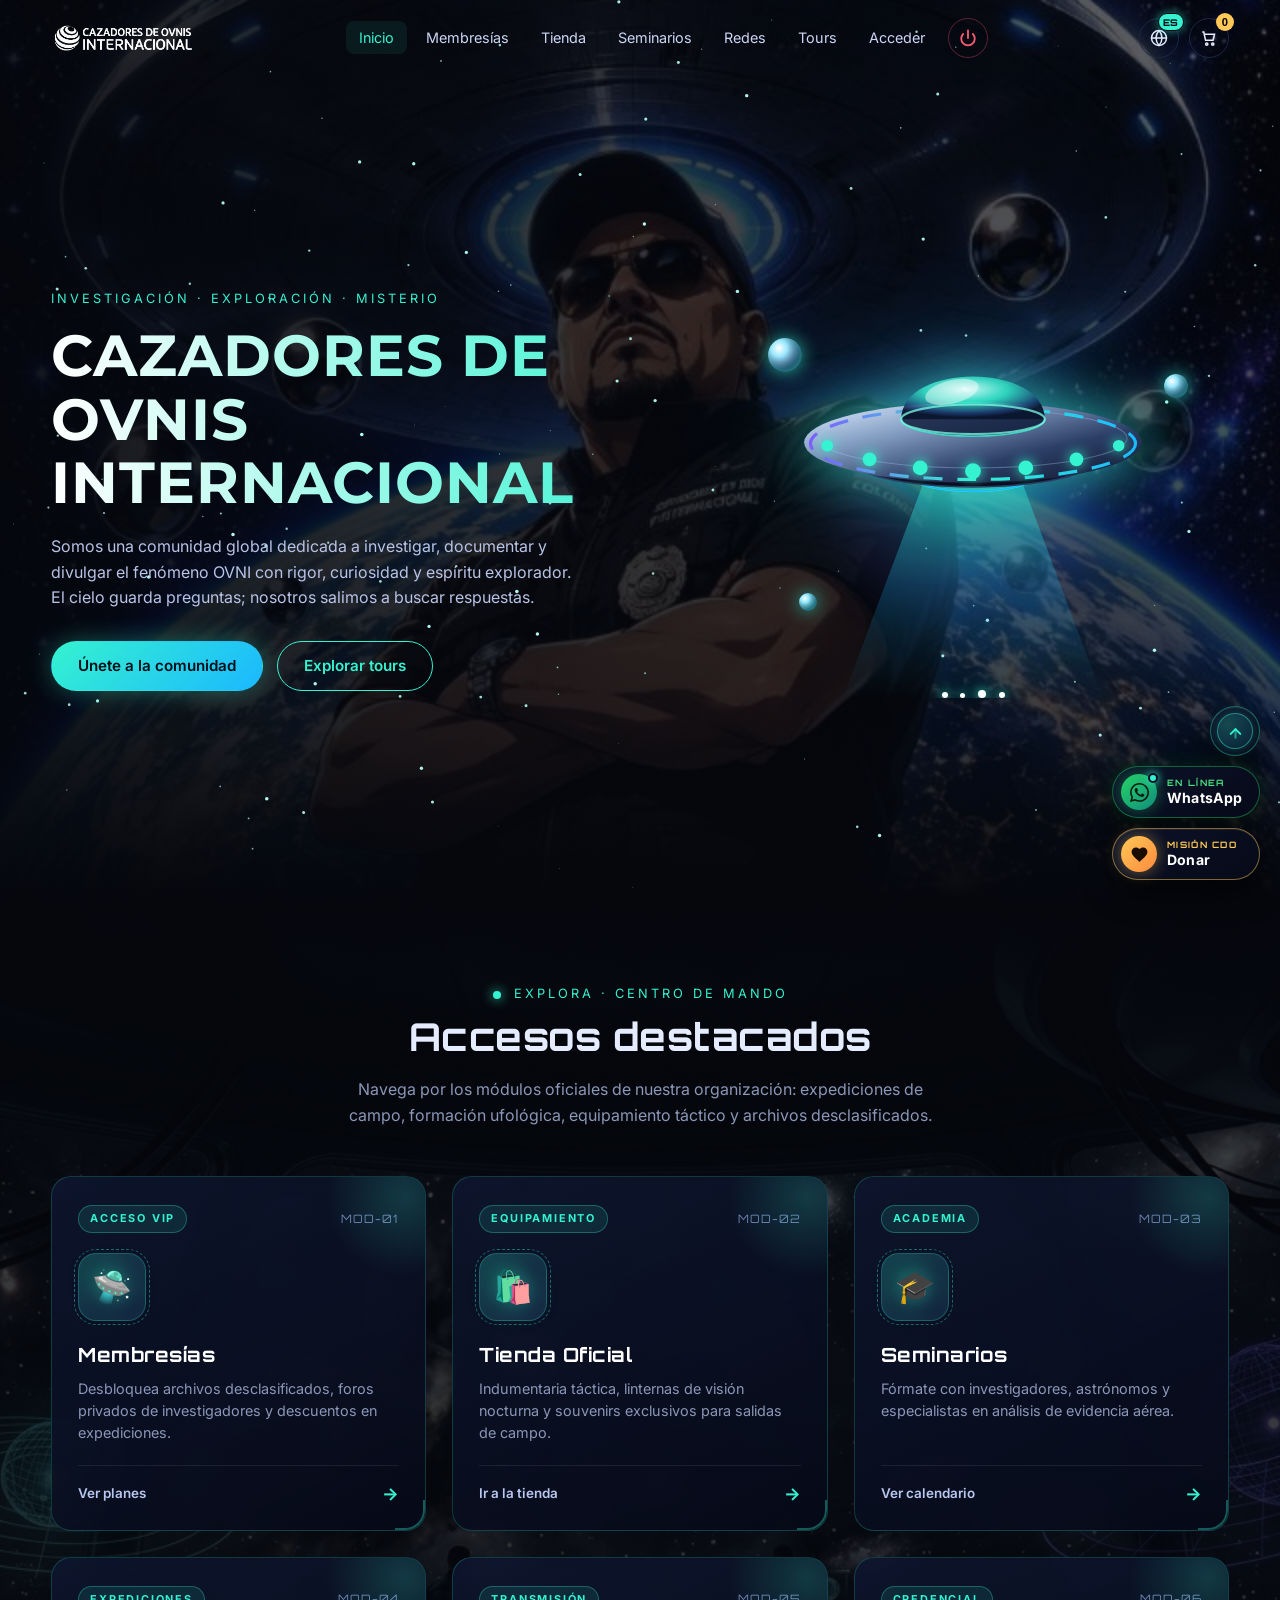
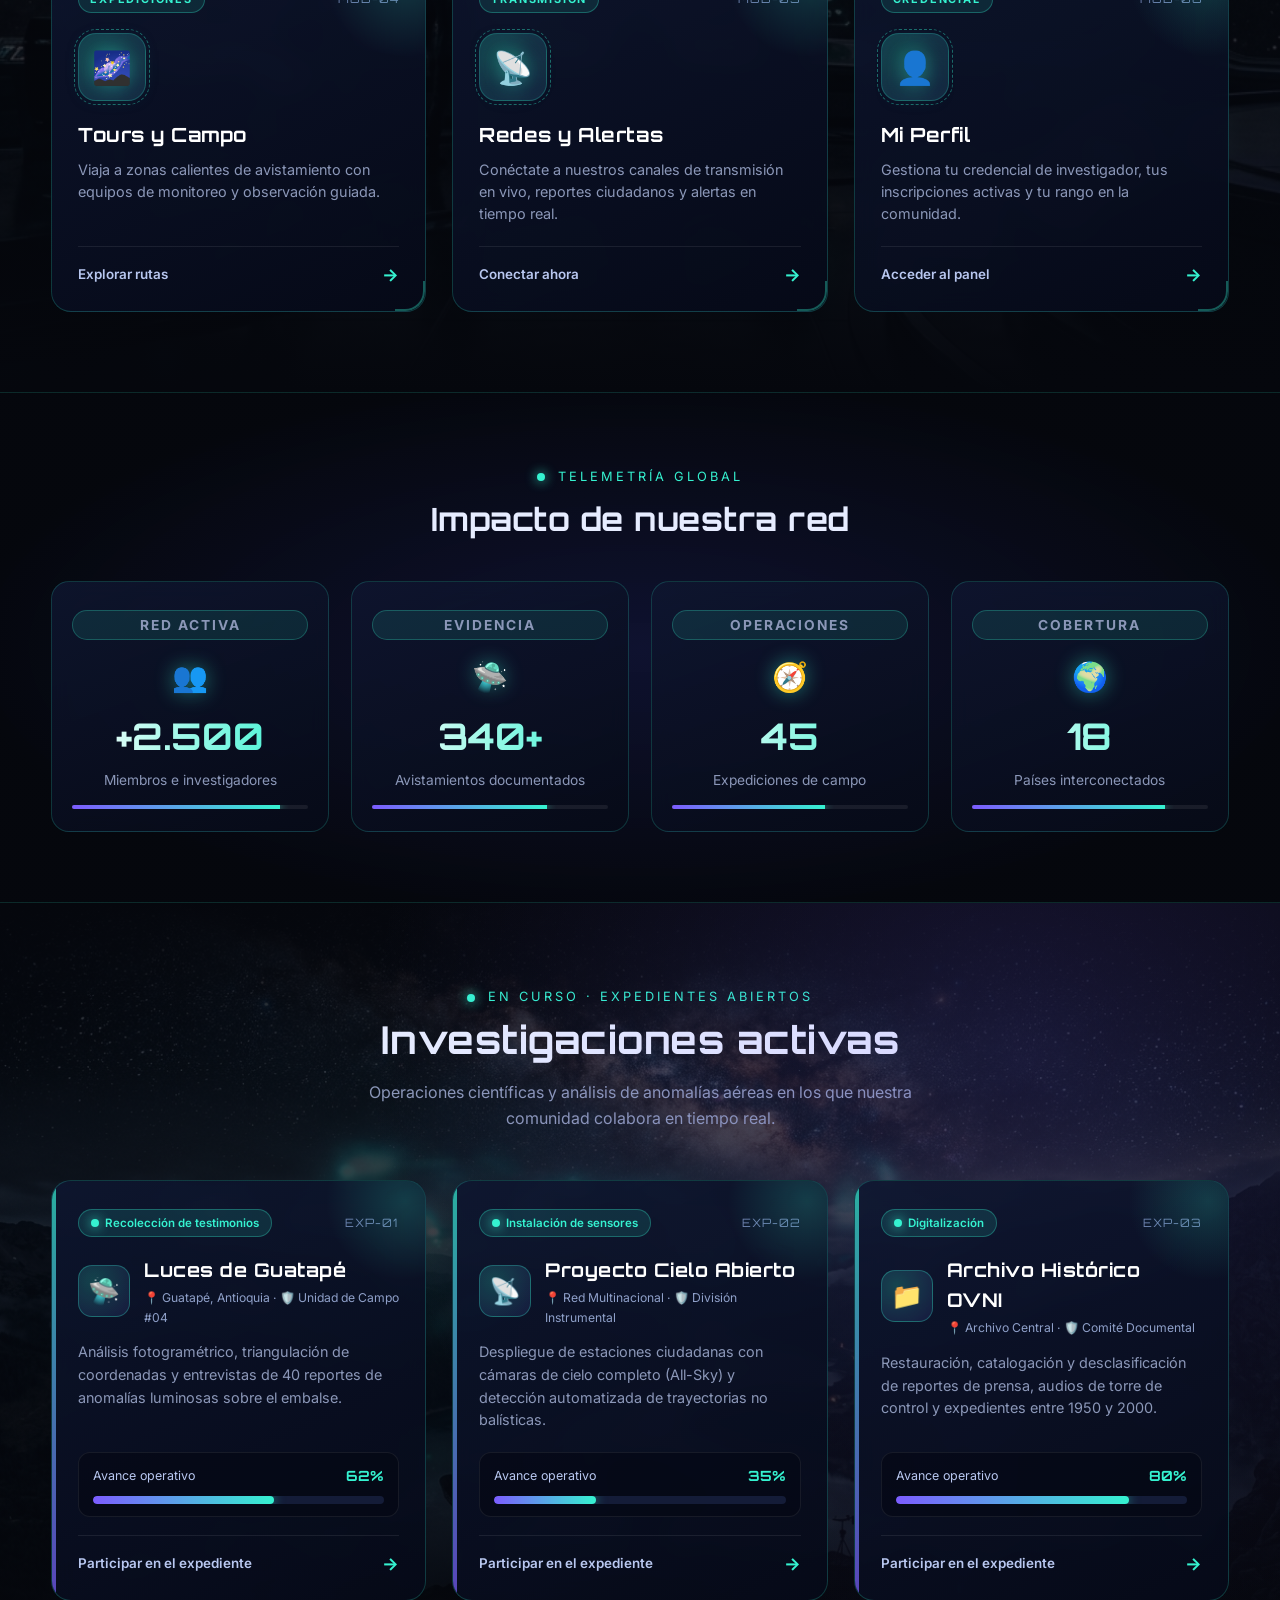
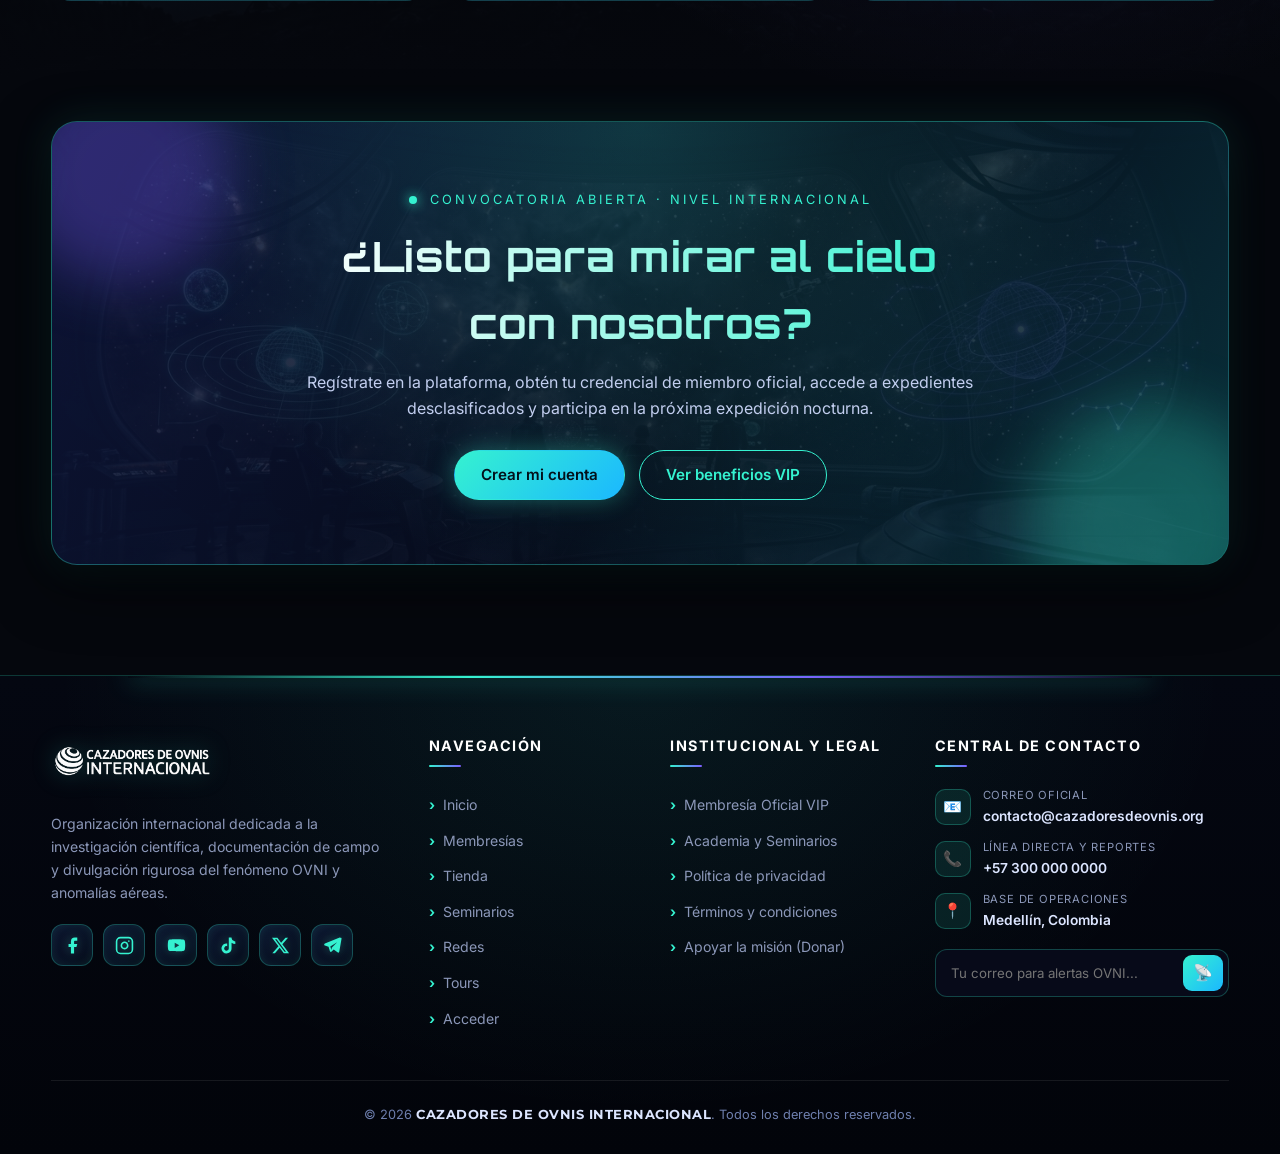
==== commit 3a10120a: "agregue soporte para idiomas" ====
--- a/frontend/index.html
+++ b/frontend/index.html
@@ -4,7 +4,25 @@
 <meta charset="UTF-8">
 <meta name="viewport" content="width=device-width, initial-scale=1">
 <title>Inicio | Cazadores de Ovnis Internacional</title>
+<meta name="description" content="Comunidad global dedicada a investigar, documentar y divulgar el fenómeno OVNI con rigor, curiosidad y espíritu explorador.">
+<meta name="theme-color" content="#05070d">
+<meta property="og:type" content="website">
+<meta property="og:locale" content="es_CO">
+<meta property="og:site_name" content="Cazadores de Ovnis Internacional">
+<meta property="og:title" content="Inicio | Cazadores de Ovnis Internacional">
+<meta property="og:description" content="Somos una comunidad global dedicada a investigar, documentar y divulgar el fenómeno OVNI con rigor, curiosidad y espíritu explorador.">
+<meta property="og:url" content="index.html">
+<meta property="og:image" content="assets/portada.jpg">
+<meta property="og:image:type" content="image/jpeg">
+<meta property="og:image:width" content="640">
+<meta property="og:image:height" content="640">
+<meta property="og:image:alt" content="Cazadores de Ovnis Internacional">
+<meta name="twitter:card" content="summary_large_image">
+<meta name="twitter:title" content="Inicio | Cazadores de Ovnis Internacional">
+<meta name="twitter:description" content="Somos una comunidad global dedicada a investigar, documentar y divulgar el fenómeno OVNI con rigor, curiosidad y espíritu explorador.">
+<meta name="twitter:image" content="assets/portada.jpg">
 <link rel="icon" href="assets/logo.ico">
+<link rel="apple-touch-icon" href="assets/logo.png">
 <link rel="preconnect" href="https://fonts.googleapis.com">
 <link href="https://fonts.googleapis.com/css2?family=Inter:wght@400;600;700;800&family=Montserrat:wght@700;800&family=Orbitron:wght@500;700&display=swap" rel="stylesheet">
 <link rel="stylesheet" href="css/styles.css">
--- a/frontend/css/styles.css
+++ b/frontend/css/styles.css
@@ -34,6 +34,25 @@
 .icon-btn svg{width:18px;height:18px}
 .power{color:#ff5d73;border-color:#ff5d7355;margin-left:4px}.power:hover{color:#ff5d73;border-color:#ff5d73;box-shadow:0 0 16px #ff5d7388}
 .cart-count{position:absolute;top:-6px;right:-6px;background:var(--gold);color:#000;font-size:.7rem;font-weight:700;border-radius:50%;width:18px;height:18px;display:grid;place-items:center}
+/* ===== SELECTOR DE IDIOMAS ===== */
+.lang-wrap{position:relative;display:inline-flex;align-items:center}
+.lang-btn.active{border-color:var(--cyan);color:var(--cyan);box-shadow:0 0 16px rgba(53,242,208,.45)}
+.lang-badge{position:absolute;top:-6px;right:-6px;background:var(--cyan);color:#03101a;font-family:Orbitron,sans-serif;font-size:.58rem;font-weight:800;letter-spacing:.4px;border-radius:50px;min-width:20px;height:18px;padding:0 4px;display:grid;place-items:center;border:1px solid #05070d;box-shadow:0 0 10px rgba(53,242,208,.55)}
+.lang-menu{position:absolute;top:calc(100% + 12px);right:0;width:236px;padding:10px;border-radius:18px;background:linear-gradient(160deg,rgba(14,22,48,.96) 0%,rgba(6,10,24,.98) 100%);border:1px solid rgba(53,242,208,.32);backdrop-filter:blur(18px);box-shadow:0 22px 55px rgba(0,0,0,.78),0 0 28px rgba(53,242,208,.18);opacity:0;visibility:hidden;transform:translateY(-8px) scale(.96);transform-origin:top right;transition:opacity .24s ease,transform .24s cubic-bezier(.2,.8,.2,1),visibility .24s;z-index:220}
+.lang-menu.open{opacity:1;visibility:visible;transform:translateY(0) scale(1)}
+.lang-menu-head{display:flex;align-items:center;justify-content:space-between;padding:4px 8px 8px;margin-bottom:6px;border-bottom:1px solid rgba(53,242,208,.15);font-family:Orbitron,sans-serif;font-size:.62rem;font-weight:700;letter-spacing:1.4px;color:var(--cyan);text-transform:uppercase}
+.lang-list{display:flex;flex-direction:column;gap:3px;max-height:330px;overflow-y:auto}
+.lang-opt{display:flex;align-items:center;gap:10px;width:100%;padding:8px 10px;border-radius:11px;border:1px solid transparent;background:transparent;color:var(--text);font-family:inherit;font-size:.84rem;cursor:pointer;text-align:left;transition:.2s}
+.lang-opt:hover{background:rgba(53,242,208,.1);border-color:rgba(53,242,208,.25);color:#fff;transform:translateX(2px)}
+.lang-opt.on{background:linear-gradient(90deg,rgba(53,242,208,.18),rgba(124,92,255,.12));border-color:rgba(53,242,208,.45);color:var(--cyan);font-weight:700}
+.lang-flag{width:22px;height:15px;border-radius:3px;overflow:hidden;flex-shrink:0;display:inline-flex;box-shadow:0 0 0 1px rgba(255,255,255,.18)}
+.lang-flag svg{width:100%;height:100%;display:block}
+.lang-info{flex:1;min-width:0;display:flex;flex-direction:column;line-height:1.2}
+.lang-info strong{font-size:.83rem;color:#fff;font-weight:600}
+.lang-opt.on .lang-info strong{color:var(--cyan)}
+.lang-info small{font-size:.69rem;color:var(--muted)}
+.lang-tag{font-family:Orbitron,sans-serif;font-size:.62rem;font-weight:700;color:#8fa4d4;padding:2px 6px;border-radius:6px;background:rgba(255,255,255,.04);border:1px solid rgba(255,255,255,.08)}
+.lang-opt.on .lang-tag{color:#03101a;background:var(--cyan);border-color:var(--cyan)}
 .burger{display:none}
 /* ===== HERO ===== */
 .hero{position:relative;min-height:100vh;display:flex;align-items:center;overflow:hidden;background:linear-gradient(180deg,rgba(5,7,13,.5) 0%,rgba(5,7,13,.65) 80%,#05070d 100%),linear-gradient(90deg,rgba(5,7,13,.85) 0%,rgba(5,7,13,.45) 60%,rgba(5,7,13,.25) 100%),url('../assets/portada.jpg') center/cover no-repeat}
@@ -467,6 +486,15 @@
 .tour-btn:hover .q-arr{transform:translateX(4px)}
 /* ===== ACCESO Y CREDENCIAL PRO ===== */
 body[data-page="acceso"]{height:100vh;overflow:hidden}
+.auth-back{position:fixed;top:24px;left:28px;z-index:120;display:inline-flex;align-items:center;gap:11px;padding:7px 18px 7px 8px;border-radius:50px;background:linear-gradient(145deg,rgba(13,20,44,.9),rgba(6,10,24,.96));border:1px solid rgba(53,242,208,.32);color:var(--text);backdrop-filter:blur(14px);box-shadow:0 12px 30px rgba(0,0,0,.6),inset 0 1px 0 rgba(255,255,255,.08);transition:transform .32s cubic-bezier(.2,.8,.2,1),border-color .32s,box-shadow .32s}
+.auth-back-ic{width:38px;height:38px;border-radius:50%;display:grid;place-items:center;flex-shrink:0;background:radial-gradient(circle at 30% 30%,rgba(53,242,208,.25),rgba(27,184,255,.1));border:1px solid rgba(53,242,208,.45);color:var(--cyan);box-shadow:0 0 14px rgba(53,242,208,.22);transition:transform .32s,background .32s,color .32s,box-shadow .32s}
+.auth-back-ic svg{width:19px;height:19px}
+.auth-back-txt{display:flex;flex-direction:column;line-height:1.14}
+.auth-back-txt small{font-family:Orbitron,sans-serif;font-size:.55rem;font-weight:700;letter-spacing:1.4px;color:var(--cyan);text-transform:uppercase;margin-bottom:2px}
+.auth-back-txt b{font-size:.86rem;font-weight:700;color:#fff;letter-spacing:.2px;transition:color .25s}
+.auth-back:hover{transform:translateX(-4px);border-color:var(--cyan);box-shadow:0 14px 34px rgba(0,0,0,.7),0 0 24px rgba(53,242,208,.35)}
+.auth-back:hover .auth-back-ic{transform:translateX(-2px) scale(1.06);background:var(--cyan);color:#03101a;box-shadow:0 0 18px rgba(53,242,208,.6)}
+.auth-back:hover .auth-back-txt b{color:var(--cyan)}
 .auth-hero{position:relative;height:100vh;min-height:100vh;padding:16px 0;display:flex;align-items:center;justify-content:center;overflow:hidden;background:linear-gradient(180deg,rgba(5,7,13,.62) 0%,rgba(5,7,13,.82) 55%,#040711 100%),radial-gradient(ellipse at 50% 16%,rgba(53,242,208,.18),rgba(124,92,255,.12) 48%,transparent 70%),url('../assets/bg-membresias.jpg') center top/cover no-repeat fixed}
 .auth-hero-in{position:relative;z-index:2;width:min(1140px,92%)}
 .auth-wrap{max-width:480px;margin:0 auto}
@@ -589,4 +617,4 @@
 .store-tools{justify-content:space-between}
 .store-search{flex:1;width:auto}
 .ufo-scene{height:300px}}
-@media(max-width:600px){.quick-grid,.stats,.invs-grid,.store-grid,.sem-grid,.soc-grid,.tours-grid,.cal-reminders,.sem-sched,.auth-field-grid,.prof-priv-grid{grid-template-columns:1fr}.sem-foot,.agenda-row{flex-direction:column;align-items:stretch}.sem-cal-btn,.sem-enroll-btn{width:100%}.auth-card{padding:22px 18px}.fab-dock{right:14px;bottom:14px;gap:8px}.fab-item{min-width:136px;padding:6px 13px 6px 7px}.fab-top{min-width:0;padding:5px}}
+@media(max-width:600px){.quick-grid,.stats,.invs-grid,.store-grid,.sem-grid,.soc-grid,.tours-grid,.cal-reminders,.sem-sched,.auth-field-grid,.prof-priv-grid{grid-template-columns:1fr}.sem-foot,.agenda-row{flex-direction:column;align-items:stretch}.sem-cal-btn,.sem-enroll-btn{width:100%}.auth-card{padding:22px 18px}.auth-back{top:14px;left:14px;padding:6px 14px 6px 6px;gap:8px}.auth-back-ic{width:34px;height:34px}.fab-dock{right:14px;bottom:14px;gap:8px}.fab-item{min-width:136px;padding:6px 13px 6px 7px}.fab-top{min-width:0;padding:5px}}
